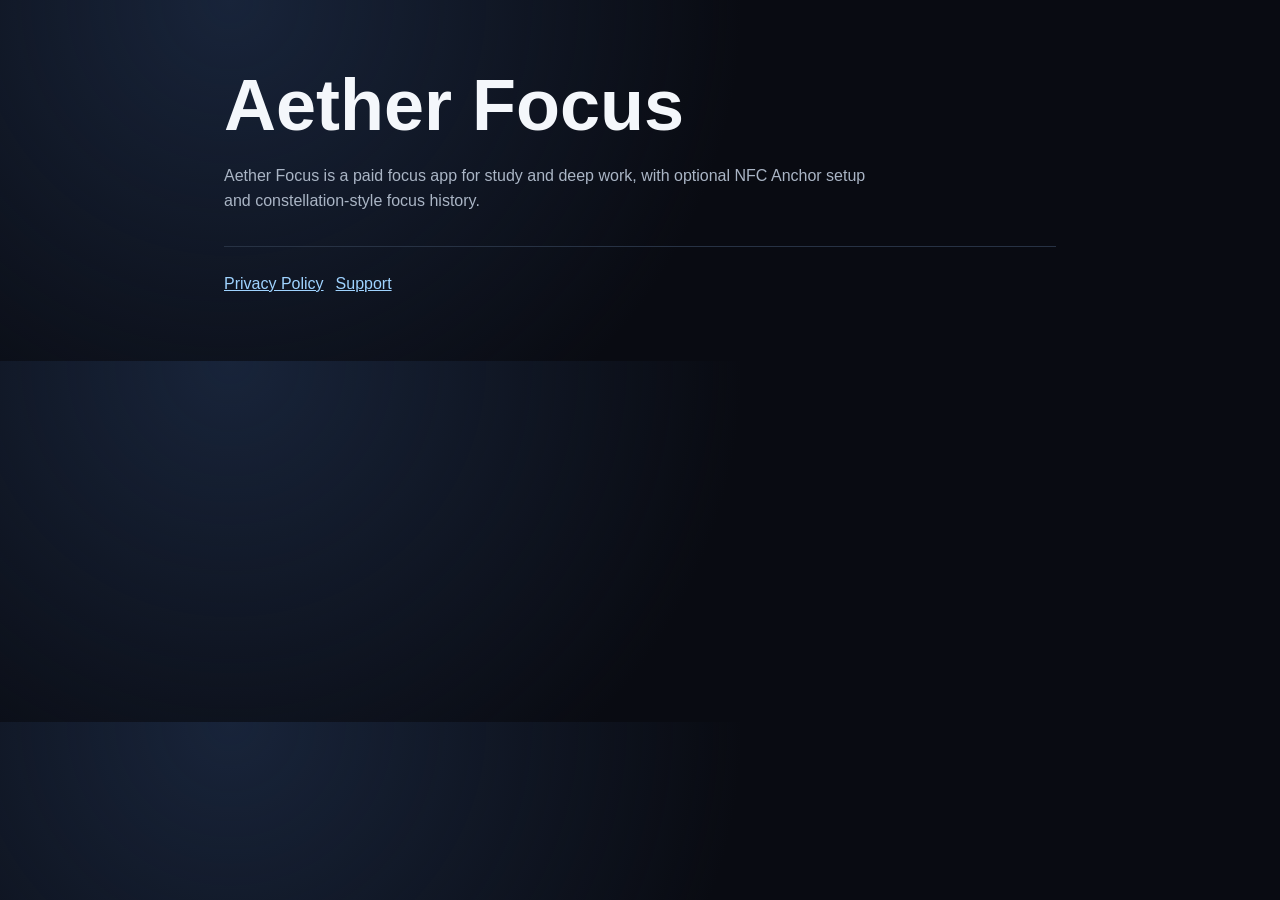
==== index.html @ 2ab1a330 "Add Aether Focus App Store pages" ====
<!doctype html>
<html lang="en">
  <head>
    <meta charset="utf-8">
    <meta name="viewport" content="width=device-width, initial-scale=1">
    <title>Aether Focus</title>
    <style>
      :root {
        color-scheme: dark;
        --bg: #090b12;
        --text: #f4f7fb;
        --muted: #aab5c5;
        --line: #273244;
        --accent: #9fd3ff;
      }

      * {
        box-sizing: border-box;
      }

      body {
        margin: 0;
        background: radial-gradient(circle at 18% 0%, #18243a 0, transparent 32rem), var(--bg);
        color: var(--text);
        font-family: -apple-system, BlinkMacSystemFont, "Segoe UI", sans-serif;
        line-height: 1.6;
      }

      main {
        width: min(52rem, calc(100% - 2rem));
        margin: 0 auto;
        padding: 4rem 0;
      }

      h1 {
        margin: 0 0 1rem;
        font-size: clamp(2.25rem, 8vw, 4.5rem);
        line-height: 1.15;
      }

      p {
        color: var(--muted);
        max-width: 42rem;
      }

      nav {
        display: flex;
        flex-wrap: wrap;
        gap: 0.75rem;
        border-top: 1px solid var(--line);
        margin-top: 2rem;
        padding-top: 1.5rem;
      }

      a {
        color: var(--accent);
      }
    </style>
  </head>
  <body>
    <main>
      <h1>Aether Focus</h1>
      <p>
        Aether Focus is a paid focus app for study and deep work, with optional NFC Anchor setup
        and constellation-style focus history.
      </p>
      <nav>
        <a href="privacy.html">Privacy Policy</a>
        <a href="support.html">Support</a>
      </nav>
    </main>
  </body>
</html>
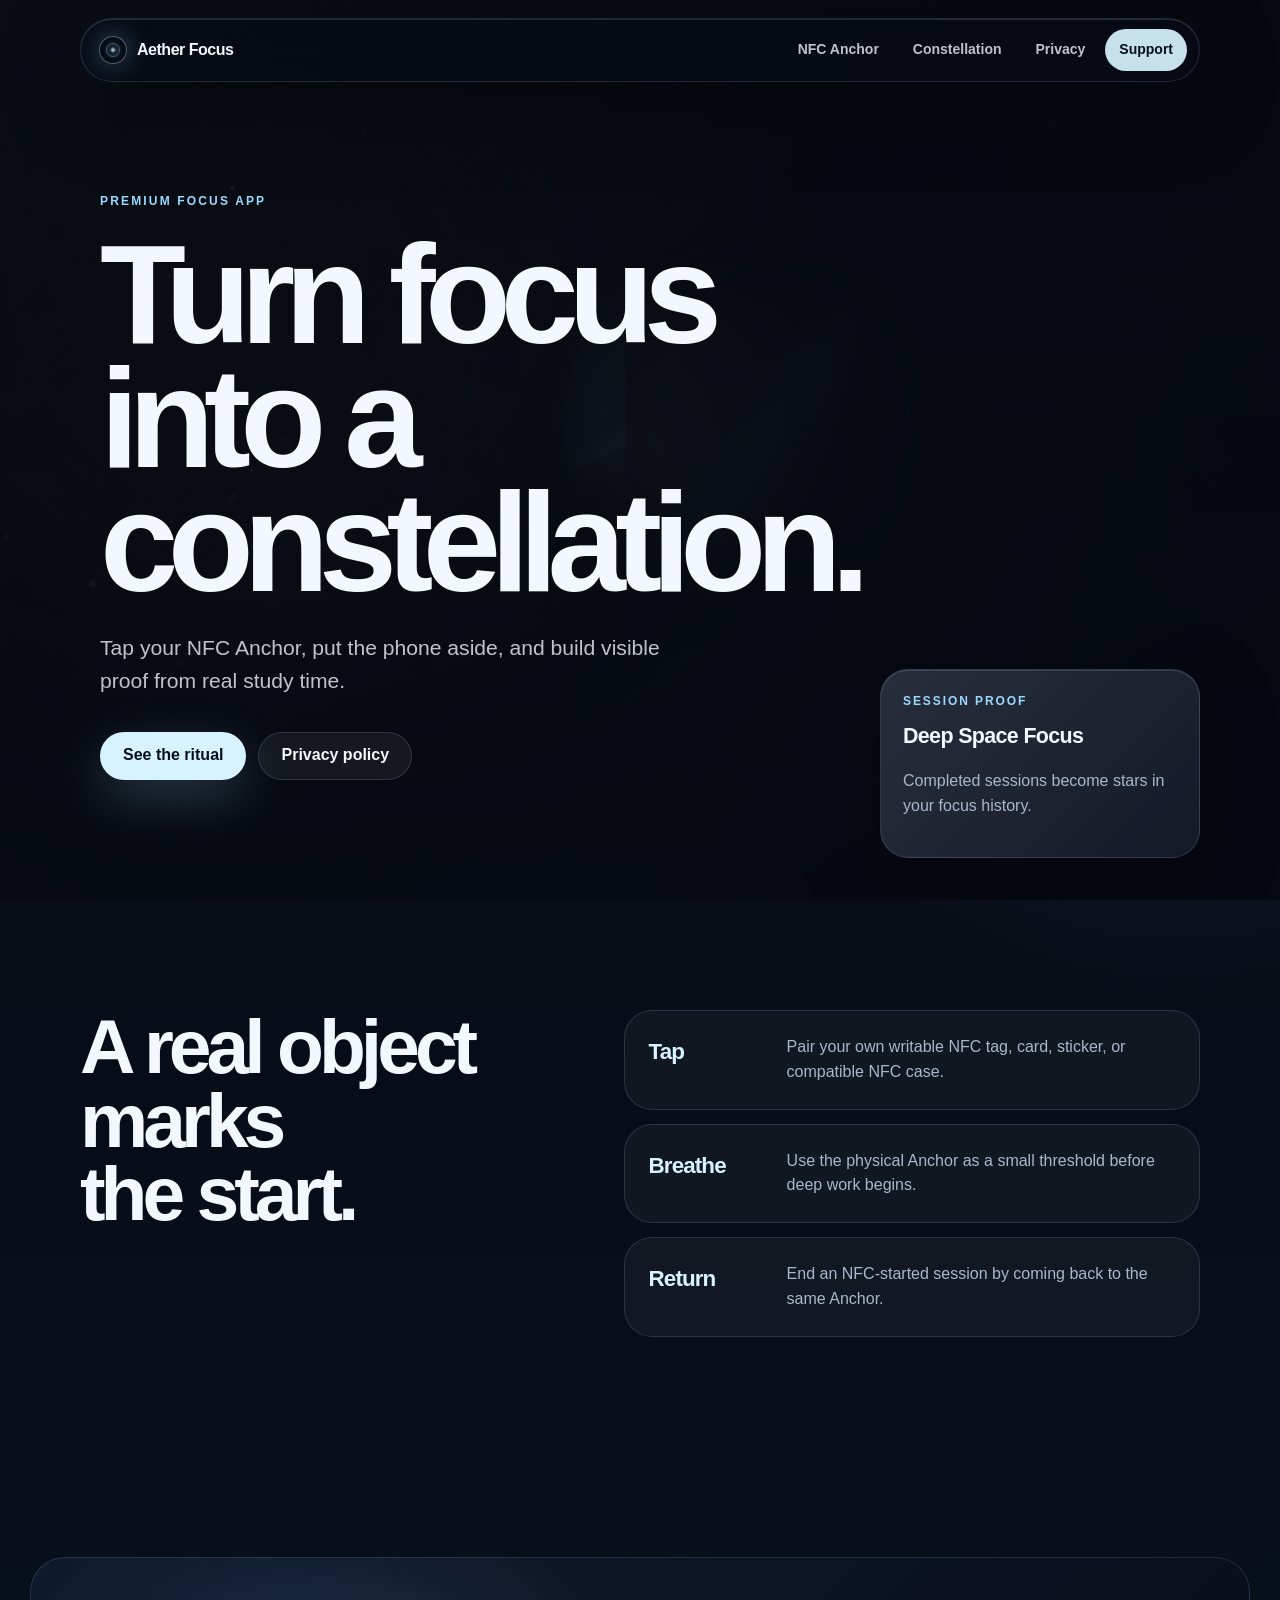
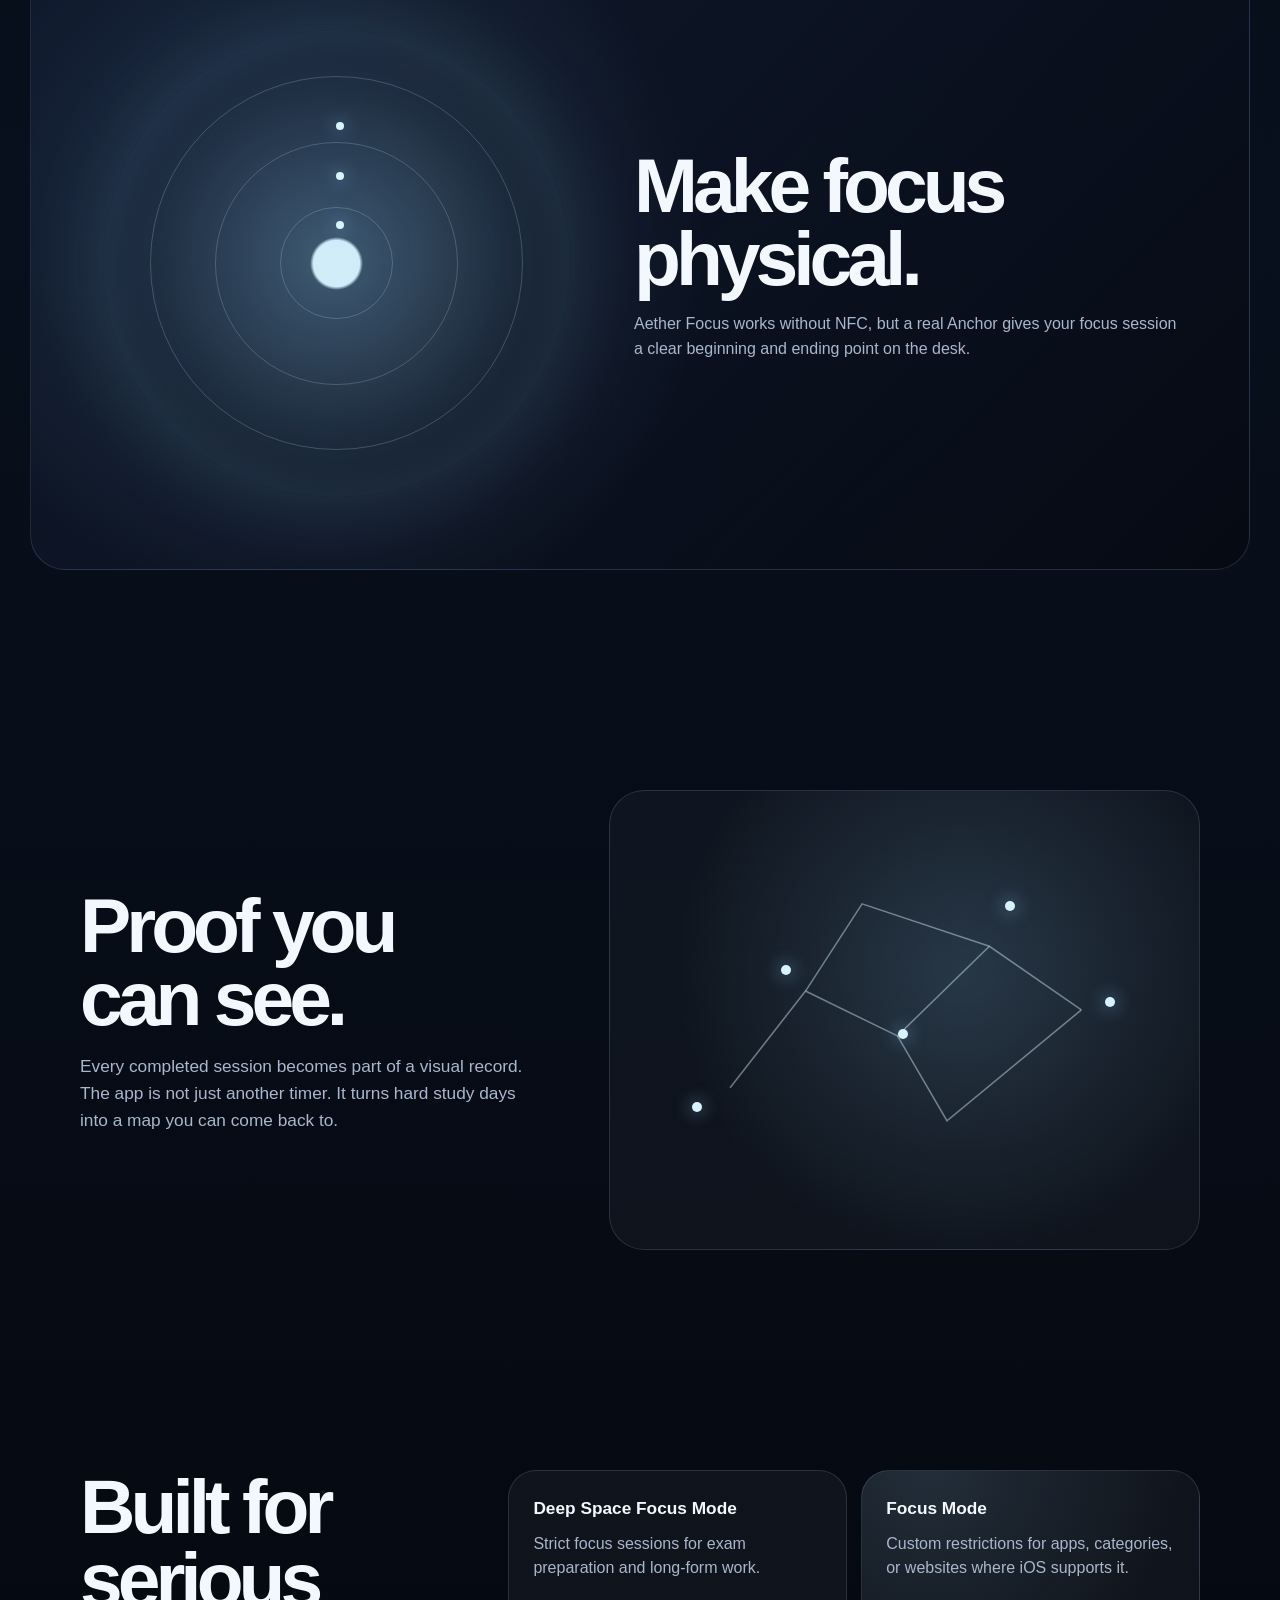
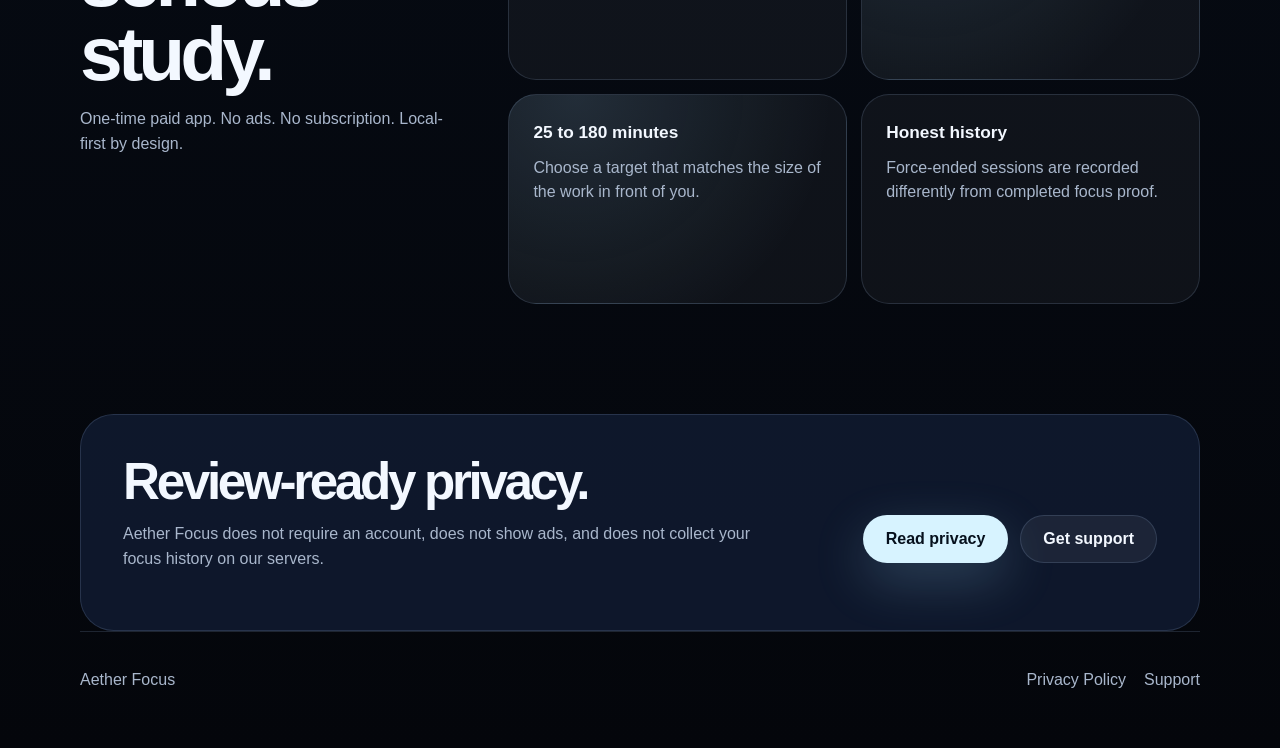
==== commit 8f94842c: "Upgrade Aether Focus App Store pages" ====
--- a/index.html
+++ b/index.html
@@ -3,71 +3,156 @@
   <head>
     <meta charset="utf-8">
     <meta name="viewport" content="width=device-width, initial-scale=1">
+    <meta name="description" content="Aether Focus is a premium focus app with NFC Anchor rituals, Screen Time support, and constellation-style study proof.">
     <title>Aether Focus</title>
-    <style>
-      :root {
-        color-scheme: dark;
-        --bg: #090b12;
-        --text: #f4f7fb;
-        --muted: #aab5c5;
-        --line: #273244;
-        --accent: #9fd3ff;
-      }
-
-      * {
-        box-sizing: border-box;
-      }
-
-      body {
-        margin: 0;
-        background: radial-gradient(circle at 18% 0%, #18243a 0, transparent 32rem), var(--bg);
-        color: var(--text);
-        font-family: -apple-system, BlinkMacSystemFont, "Segoe UI", sans-serif;
-        line-height: 1.6;
-      }
-
-      main {
-        width: min(52rem, calc(100% - 2rem));
-        margin: 0 auto;
-        padding: 4rem 0;
-      }
-
-      h1 {
-        margin: 0 0 1rem;
-        font-size: clamp(2.25rem, 8vw, 4.5rem);
-        line-height: 1.15;
-      }
-
-      p {
-        color: var(--muted);
-        max-width: 42rem;
-      }
-
-      nav {
-        display: flex;
-        flex-wrap: wrap;
-        gap: 0.75rem;
-        border-top: 1px solid var(--line);
-        margin-top: 2rem;
-        padding-top: 1.5rem;
-      }
-
-      a {
-        color: var(--accent);
-      }
-    </style>
+    <link rel="stylesheet" href="styles.css">
+    <script src="stars.js" defer></script>
   </head>
   <body>
+    <canvas class="star-canvas" data-starfield aria-hidden="true"></canvas>
+    <nav class="site-nav" aria-label="Main navigation">
+      <a class="brand" href="index.html" aria-label="Aether Focus home">
+        <span class="brand-mark" aria-hidden="true"></span>
+        <span>Aether Focus</span>
+      </a>
+      <div class="nav-links">
+        <a href="#anchor">NFC Anchor</a>
+        <a href="#constellation">Constellation</a>
+        <a href="privacy.html">Privacy</a>
+        <a class="nav-cta" href="support.html">Support</a>
+      </div>
+    </nav>
+
     <main>
-      <h1>Aether Focus</h1>
-      <p>
-        Aether Focus is a paid focus app for study and deep work, with optional NFC Anchor setup
-        and constellation-style focus history.
-      </p>
-      <nav>
+      <section class="hero" data-spotlight>
+        <div class="hero-base" aria-hidden="true"></div>
+        <div class="hero-reveal" aria-hidden="true"></div>
+        <div class="hero-scrim" aria-hidden="true"></div>
+        <div class="hero-content">
+          <p class="kicker">Premium focus app</p>
+          <h1>Turn focus into a constellation.</h1>
+          <p class="hero-copy">
+            Tap your NFC Anchor, put the phone aside, and build visible proof from real study time.
+          </p>
+          <div class="hero-actions">
+            <a class="button primary" href="#ritual">See the ritual</a>
+            <a class="button secondary" href="privacy.html">Privacy policy</a>
+          </div>
+        </div>
+        <div class="hero-panel glass-panel">
+          <span class="panel-label">Session proof</span>
+          <strong>Deep Space Focus</strong>
+          <p>Completed sessions become stars in your focus history.</p>
+        </div>
+      </section>
+
+      <section class="section split" id="ritual">
+        <div>
+          <h2>A real object marks the start.</h2>
+        </div>
+        <div class="ritual-list">
+          <article>
+            <span>Tap</span>
+            <p>Pair your own writable NFC tag, card, sticker, or compatible NFC case.</p>
+          </article>
+          <article>
+            <span>Breathe</span>
+            <p>Use the physical Anchor as a small threshold before deep work begins.</p>
+          </article>
+          <article>
+            <span>Return</span>
+            <p>End an NFC-started session by coming back to the same Anchor.</p>
+          </article>
+        </div>
+      </section>
+
+      <section class="section feature-band" id="anchor">
+        <div class="orbital-card">
+          <div class="anchor-orbit" aria-hidden="true">
+            <span></span>
+            <span></span>
+            <span></span>
+          </div>
+          <div>
+            <h2>Make focus physical.</h2>
+            <p>
+              Aether Focus works without NFC, but a real Anchor gives your focus session a clear
+              beginning and ending point on the desk.
+            </p>
+          </div>
+        </div>
+      </section>
+
+      <section class="section constellation" id="constellation">
+        <div class="constellation-copy">
+          <h2>Proof you can see.</h2>
+          <p>
+            Every completed session becomes part of a visual record. The app is not just another
+            timer. It turns hard study days into a map you can come back to.
+          </p>
+        </div>
+        <div class="constellation-map" aria-hidden="true">
+          <span class="star s1"></span>
+          <span class="star s2"></span>
+          <span class="star s3"></span>
+          <span class="star s4"></span>
+          <span class="star s5"></span>
+          <svg viewBox="0 0 420 280" role="img" aria-label="Abstract constellation lines">
+            <path d="M62 198 L126 116 L204 154 L282 78 L360 132" />
+            <path d="M126 116 L174 42 L282 78" />
+            <path d="M204 154 L246 226 L360 132" />
+          </svg>
+        </div>
+      </section>
+
+      <section class="section capabilities">
+        <div class="capability-lead">
+          <h2>Built for serious study.</h2>
+          <p>
+            One-time paid app. No ads. No subscription. Local-first by design.
+          </p>
+        </div>
+        <div class="capability-grid">
+          <article>
+            <h3>Deep Space Focus Mode</h3>
+            <p>Strict focus sessions for exam preparation and long-form work.</p>
+          </article>
+          <article>
+            <h3>Focus Mode</h3>
+            <p>Custom restrictions for apps, categories, or websites where iOS supports it.</p>
+          </article>
+          <article>
+            <h3>25 to 180 minutes</h3>
+            <p>Choose a target that matches the size of the work in front of you.</p>
+          </article>
+          <article>
+            <h3>Honest history</h3>
+            <p>Force-ended sessions are recorded differently from completed focus proof.</p>
+          </article>
+        </div>
+      </section>
+
+      <section class="section review-strip">
+        <div>
+          <h2>Review-ready privacy.</h2>
+          <p>
+            Aether Focus does not require an account, does not show ads, and does not collect your
+            focus history on our servers.
+          </p>
+        </div>
+        <div class="review-links">
+          <a class="button primary" href="privacy.html">Read privacy</a>
+          <a class="button secondary" href="support.html">Get support</a>
+        </div>
+      </section>
+    </main>
+
+    <footer class="site-footer">
+      <span>Aether Focus</span>
+      <div>
         <a href="privacy.html">Privacy Policy</a>
         <a href="support.html">Support</a>
-      </nav>
-    </main>
+      </div>
+    </footer>
   </body>
 </html>
--- a/styles.css
+++ b/styles.css
@@ -0,0 +1,711 @@
+:root {
+  color-scheme: dark;
+  --bg: #060911;
+  --bg-2: #0b1020;
+  --surface: rgba(14, 22, 39, 0.72);
+  --surface-strong: rgba(17, 27, 48, 0.88);
+  --text: #f3f8ff;
+  --muted: #a9b7cc;
+  --line: rgba(170, 199, 238, 0.16);
+  --accent: #9bd9ff;
+  --accent-2: #d7f3ff;
+  --radius: 28px;
+}
+
+* {
+  box-sizing: border-box;
+}
+
+html {
+  scroll-behavior: smooth;
+}
+
+body {
+  min-height: 100dvh;
+  margin: 0;
+  background:
+    radial-gradient(circle at 12% 4%, rgba(84, 137, 189, 0.24), transparent 34rem),
+    radial-gradient(circle at 92% 14%, rgba(169, 216, 255, 0.12), transparent 28rem),
+    linear-gradient(180deg, #060911 0%, #08101d 46%, #04060b 100%);
+  color: var(--text);
+  font-family: ui-sans-serif, -apple-system, BlinkMacSystemFont, "SF Pro Display", "Segoe UI", sans-serif;
+  line-height: 1.55;
+  overflow-x: hidden;
+}
+
+body::before {
+  position: fixed;
+  inset: 0;
+  z-index: 1;
+  pointer-events: none;
+  content: "";
+  background:
+    linear-gradient(rgba(255, 255, 255, 0.025) 1px, transparent 1px),
+    linear-gradient(90deg, rgba(255, 255, 255, 0.018) 1px, transparent 1px);
+  background-size: 72px 72px;
+  mask-image: radial-gradient(circle at 50% 18%, black, transparent 72%);
+}
+
+a {
+  color: inherit;
+}
+
+.star-canvas {
+  position: fixed;
+  inset: 0;
+  z-index: 0;
+  width: 100%;
+  height: 100%;
+  pointer-events: none;
+}
+
+.site-nav {
+  position: fixed;
+  top: 18px;
+  left: 50%;
+  z-index: 20;
+  display: flex;
+  width: min(1120px, calc(100% - 32px));
+  min-height: 64px;
+  align-items: center;
+  justify-content: space-between;
+  padding: 10px 12px 10px 18px;
+  border: 1px solid var(--line);
+  border-radius: 999px;
+  background: rgba(7, 12, 22, 0.64);
+  box-shadow: inset 0 1px 0 rgba(255, 255, 255, 0.12), 0 24px 80px rgba(0, 0, 0, 0.34);
+  transform: translateX(-50%);
+  backdrop-filter: blur(24px);
+  -webkit-backdrop-filter: blur(24px);
+}
+
+.brand {
+  display: inline-flex;
+  align-items: center;
+  gap: 10px;
+  text-decoration: none;
+  font-weight: 650;
+  letter-spacing: -0.03em;
+}
+
+.brand-mark {
+  position: relative;
+  width: 28px;
+  height: 28px;
+  border: 1px solid rgba(215, 243, 255, 0.36);
+  border-radius: 999px;
+  background:
+    radial-gradient(circle at 50% 50%, rgba(215, 243, 255, 0.96), transparent 16%),
+    radial-gradient(circle at 50% 50%, rgba(155, 217, 255, 0.2), transparent 58%);
+  box-shadow: 0 0 28px rgba(155, 217, 255, 0.34);
+}
+
+.brand-mark::after {
+  position: absolute;
+  inset: 6px;
+  border: 1px solid rgba(155, 217, 255, 0.34);
+  border-radius: inherit;
+  content: "";
+}
+
+.nav-links {
+  display: flex;
+  align-items: center;
+  gap: 6px;
+}
+
+.nav-links a {
+  display: inline-flex;
+  align-items: center;
+  min-height: 42px;
+  padding: 0 14px;
+  border-radius: 999px;
+  color: rgba(243, 248, 255, 0.78);
+  font-size: 14px;
+  font-weight: 560;
+  text-decoration: none;
+  transition: transform 180ms ease, color 180ms ease, background 180ms ease;
+}
+
+.nav-links a:hover {
+  background: rgba(255, 255, 255, 0.08);
+  color: var(--text);
+  transform: translateY(-1px);
+}
+
+.nav-links .nav-cta {
+  background: rgba(215, 243, 255, 0.92);
+  color: #06101d;
+}
+
+.hero {
+  position: relative;
+  z-index: 2;
+  display: grid;
+  min-height: 100dvh;
+  place-items: center;
+  overflow: hidden;
+  padding: 120px 24px 48px;
+}
+
+.hero-base,
+.hero-reveal,
+.hero-scrim {
+  position: absolute;
+  inset: 0;
+}
+
+.hero-base {
+  z-index: 1;
+  background:
+    linear-gradient(90deg, rgba(6, 9, 17, 0.16), rgba(6, 9, 17, 0.74)),
+    url("assets/aether-dashboard.jpg") center / cover no-repeat;
+  filter: saturate(0.82) brightness(0.72);
+  animation: heroZoom 2s cubic-bezier(0.16, 1, 0.3, 1) forwards;
+}
+
+.hero-reveal {
+  z-index: 2;
+  background:
+    radial-gradient(circle at 50% 50%, rgba(215, 243, 255, 0.18), transparent 34%),
+    url("assets/aether-space-contact-sheet.jpg") center / cover no-repeat;
+  opacity: 0.9;
+  -webkit-mask-image: radial-gradient(circle 260px at var(--spot-x, -40%) var(--spot-y, -40%), #000 0 36%, rgba(0, 0, 0, 0.72) 54%, transparent 74%);
+  mask-image: radial-gradient(circle 260px at var(--spot-x, -40%) var(--spot-y, -40%), #000 0 36%, rgba(0, 0, 0, 0.72) 54%, transparent 74%);
+}
+
+.hero-scrim {
+  z-index: 3;
+  background:
+    radial-gradient(circle at 18% 52%, rgba(6, 9, 17, 0.18), rgba(6, 9, 17, 0.82) 56%),
+    linear-gradient(180deg, rgba(6, 9, 17, 0.2), rgba(6, 9, 17, 0.88));
+}
+
+.hero-content {
+  position: relative;
+  z-index: 4;
+  width: min(1080px, 100%);
+}
+
+.kicker {
+  margin: 0 0 22px;
+  color: var(--accent);
+  font-size: 12px;
+  font-weight: 700;
+  letter-spacing: 0.18em;
+  text-transform: uppercase;
+}
+
+.hero h1,
+.legal-hero h1 {
+  max-width: 780px;
+  margin: 0;
+  font-size: clamp(4.2rem, 11vw, 9.5rem);
+  font-weight: 720;
+  letter-spacing: -0.075em;
+  line-height: 0.88;
+  text-wrap: balance;
+  animation: heroReveal 1.1s 0.16s cubic-bezier(0.16, 1, 0.3, 1) both;
+}
+
+.hero-copy {
+  max-width: 560px;
+  margin: 28px 0 0;
+  color: rgba(243, 248, 255, 0.78);
+  font-size: clamp(1.08rem, 2vw, 1.32rem);
+  animation: fadeUp 0.9s 0.36s cubic-bezier(0.16, 1, 0.3, 1) both;
+}
+
+.hero-actions,
+.review-links {
+  display: flex;
+  flex-wrap: wrap;
+  gap: 12px;
+  margin-top: 34px;
+  animation: fadeUp 0.9s 0.52s cubic-bezier(0.16, 1, 0.3, 1) both;
+}
+
+.button {
+  display: inline-flex;
+  min-height: 48px;
+  align-items: center;
+  justify-content: center;
+  padding: 0 22px;
+  border: 1px solid var(--line);
+  border-radius: 999px;
+  font-weight: 700;
+  text-decoration: none;
+  transition: transform 180ms ease, box-shadow 180ms ease, background 180ms ease;
+}
+
+.button:hover {
+  transform: translateY(-2px);
+}
+
+.button:active {
+  transform: scale(0.98);
+}
+
+.button.primary {
+  border-color: rgba(215, 243, 255, 0.74);
+  background: var(--accent-2);
+  color: #06101d;
+  box-shadow: 0 18px 52px rgba(155, 217, 255, 0.22);
+}
+
+.button.secondary {
+  background: rgba(255, 255, 255, 0.06);
+  color: var(--text);
+}
+
+.glass-panel {
+  border: 1px solid var(--line);
+  border-radius: var(--radius);
+  background: linear-gradient(135deg, rgba(255, 255, 255, 0.12), rgba(255, 255, 255, 0.035)), var(--surface);
+  box-shadow: inset 0 1px 0 rgba(255, 255, 255, 0.12), 0 26px 80px rgba(0, 0, 0, 0.26);
+  backdrop-filter: blur(22px);
+  -webkit-backdrop-filter: blur(22px);
+}
+
+.hero-panel {
+  position: absolute;
+  right: max(28px, calc((100vw - 1120px) / 2));
+  bottom: 42px;
+  z-index: 5;
+  width: min(320px, calc(100% - 48px));
+  padding: 22px;
+  animation: fadeUp 0.9s 0.72s cubic-bezier(0.16, 1, 0.3, 1) both;
+}
+
+.panel-label {
+  display: block;
+  margin-bottom: 10px;
+  color: var(--accent);
+  font-size: 12px;
+  font-weight: 700;
+  letter-spacing: 0.16em;
+  text-transform: uppercase;
+}
+
+.hero-panel strong {
+  display: block;
+  font-size: 1.34rem;
+  letter-spacing: -0.03em;
+}
+
+.hero-panel p,
+.section p,
+.legal-card p,
+.legal-hero p,
+.site-footer {
+  color: var(--muted);
+}
+
+.section {
+  position: relative;
+  z-index: 2;
+  width: min(1120px, calc(100% - 32px));
+  margin: 0 auto;
+  padding: 110px 0;
+}
+
+.split {
+  display: grid;
+  grid-template-columns: minmax(0, 0.9fr) minmax(0, 1.1fr);
+  gap: 72px;
+  align-items: start;
+}
+
+.section h2 {
+  max-width: 680px;
+  margin: 0;
+  font-size: clamp(2.4rem, 6vw, 5.8rem);
+  font-weight: 710;
+  letter-spacing: -0.065em;
+  line-height: 0.96;
+  text-wrap: balance;
+}
+
+.ritual-list {
+  display: grid;
+  gap: 14px;
+}
+
+.ritual-list article,
+.capability-grid article,
+.legal-card {
+  border: 1px solid var(--line);
+  border-radius: var(--radius);
+  background: rgba(255, 255, 255, 0.045);
+}
+
+.ritual-list article {
+  display: grid;
+  grid-template-columns: 110px 1fr;
+  gap: 28px;
+  padding: 24px;
+}
+
+.ritual-list span {
+  color: var(--accent-2);
+  font-size: 1.4rem;
+  font-weight: 720;
+  letter-spacing: -0.04em;
+}
+
+.ritual-list p,
+.capability-grid p {
+  margin: 0;
+}
+
+.feature-band {
+  width: min(1220px, calc(100% - 32px));
+}
+
+.orbital-card {
+  position: relative;
+  display: grid;
+  min-height: 560px;
+  grid-template-columns: minmax(280px, 0.86fr) minmax(0, 1fr);
+  gap: 64px;
+  align-items: center;
+  overflow: hidden;
+  padding: clamp(28px, 6vw, 72px);
+  border: 1px solid var(--line);
+  border-radius: calc(var(--radius) * 1.25);
+  background:
+    radial-gradient(circle at 24% 48%, rgba(155, 217, 255, 0.18), transparent 24rem),
+    linear-gradient(135deg, rgba(17, 27, 48, 0.9), rgba(6, 9, 17, 0.74));
+}
+
+.anchor-orbit {
+  position: relative;
+  aspect-ratio: 1;
+  border-radius: 999px;
+  background:
+    radial-gradient(circle, rgba(215, 243, 255, 0.96) 0 7%, transparent 8%),
+    radial-gradient(circle, rgba(155, 217, 255, 0.22), transparent 62%);
+  box-shadow: inset 0 0 80px rgba(155, 217, 255, 0.12), 0 0 90px rgba(155, 217, 255, 0.12);
+}
+
+.anchor-orbit span {
+  position: absolute;
+  inset: 10%;
+  border: 1px solid rgba(215, 243, 255, 0.2);
+  border-radius: 999px;
+  animation: spin 18s linear infinite;
+}
+
+.anchor-orbit span:nth-child(2) {
+  inset: 24%;
+  animation-duration: 12s;
+  animation-direction: reverse;
+}
+
+.anchor-orbit span:nth-child(3) {
+  inset: 38%;
+  animation-duration: 8s;
+}
+
+.anchor-orbit span::after {
+  position: absolute;
+  top: 12%;
+  left: 50%;
+  width: 8px;
+  height: 8px;
+  border-radius: 999px;
+  background: var(--accent-2);
+  box-shadow: 0 0 18px rgba(155, 217, 255, 0.7);
+  content: "";
+}
+
+.constellation {
+  display: grid;
+  grid-template-columns: minmax(0, 0.88fr) minmax(0, 1.12fr);
+  gap: 64px;
+  align-items: center;
+}
+
+.constellation-copy p {
+  max-width: 540px;
+  font-size: 1.08rem;
+}
+
+.constellation-map {
+  position: relative;
+  min-height: 460px;
+  overflow: hidden;
+  border: 1px solid var(--line);
+  border-radius: calc(var(--radius) * 1.25);
+  background:
+    radial-gradient(circle at 60% 40%, rgba(155, 217, 255, 0.18), transparent 18rem),
+    rgba(255, 255, 255, 0.035);
+}
+
+.constellation-map svg {
+  position: absolute;
+  inset: 8%;
+  width: 84%;
+  height: 84%;
+  fill: none;
+  stroke: rgba(215, 243, 255, 0.44);
+  stroke-dasharray: 680;
+  stroke-dashoffset: 680;
+  stroke-width: 1.3;
+  animation: drawLine 4s 0.4s cubic-bezier(0.16, 1, 0.3, 1) forwards;
+}
+
+.star {
+  position: absolute;
+  z-index: 2;
+  width: 10px;
+  height: 10px;
+  border-radius: 999px;
+  background: var(--accent-2);
+  box-shadow: 0 0 18px rgba(155, 217, 255, 0.78);
+  animation: pulse 3s ease-in-out infinite;
+}
+
+.s1 { left: 14%; top: 68%; }
+.s2 { left: 29%; top: 38%; animation-delay: 0.3s; }
+.s3 { left: 49%; top: 52%; animation-delay: 0.6s; }
+.s4 { left: 67%; top: 24%; animation-delay: 0.9s; }
+.s5 { left: 84%; top: 45%; animation-delay: 1.2s; }
+
+.capabilities {
+  display: grid;
+  grid-template-columns: minmax(0, 0.7fr) minmax(0, 1.3fr);
+  gap: 56px;
+  align-items: start;
+}
+
+.capability-lead p {
+  max-width: 400px;
+}
+
+.capability-grid {
+  display: grid;
+  grid-template-columns: repeat(2, minmax(0, 1fr));
+  gap: 14px;
+}
+
+.capability-grid article {
+  min-height: 210px;
+  padding: 24px;
+}
+
+.capability-grid article:nth-child(2),
+.capability-grid article:nth-child(3) {
+  background: radial-gradient(circle at 20% 0%, rgba(155, 217, 255, 0.13), transparent 16rem), rgba(255, 255, 255, 0.045);
+}
+
+.capability-grid h3,
+.legal-card h3 {
+  margin: 0 0 10px;
+  color: var(--text);
+  font-size: 1.08rem;
+}
+
+.review-strip {
+  display: flex;
+  align-items: center;
+  justify-content: space-between;
+  gap: 40px;
+  padding: 42px;
+  border: 1px solid var(--line);
+  border-radius: calc(var(--radius) * 1.2);
+  background: var(--surface-strong);
+}
+
+.review-strip h2 {
+  font-size: clamp(2rem, 4vw, 4rem);
+}
+
+.review-strip p {
+  max-width: 640px;
+}
+
+.site-footer {
+  position: relative;
+  z-index: 2;
+  display: flex;
+  width: min(1120px, calc(100% - 32px));
+  align-items: center;
+  justify-content: space-between;
+  gap: 24px;
+  margin: 0 auto;
+  padding: 36px 0 56px;
+  border-top: 1px solid var(--line);
+}
+
+.site-footer div {
+  display: flex;
+  gap: 18px;
+}
+
+.site-footer a {
+  color: var(--muted);
+  text-decoration: none;
+}
+
+.legal-page {
+  background:
+    radial-gradient(circle at 20% 0%, rgba(84, 137, 189, 0.22), transparent 32rem),
+    linear-gradient(180deg, #060911 0%, #08101d 100%);
+}
+
+.legal-shell {
+  position: relative;
+  z-index: 2;
+  width: min(1120px, calc(100% - 32px));
+  margin: 0 auto;
+  padding: 132px 0 70px;
+}
+
+.legal-hero {
+  padding: clamp(28px, 6vw, 70px);
+}
+
+.legal-hero h1 {
+  max-width: 920px;
+  font-size: clamp(3rem, 8vw, 7rem);
+}
+
+.legal-grid {
+  display: grid;
+  grid-template-columns: repeat(2, minmax(0, 1fr));
+  gap: 18px;
+  margin-top: 18px;
+}
+
+.legal-card {
+  padding: clamp(24px, 4vw, 42px);
+  background: rgba(255, 255, 255, 0.05);
+}
+
+.legal-card h2 {
+  margin: 0 0 24px;
+  font-size: clamp(1.8rem, 4vw, 3rem);
+  letter-spacing: -0.055em;
+}
+
+.legal-card h3 {
+  margin-top: 28px;
+}
+
+.legal-card p {
+  margin: 0;
+}
+
+.legal-card a {
+  color: var(--accent-2);
+}
+
+@keyframes heroReveal {
+  0% { opacity: 0; transform: translateY(28px); filter: blur(12px); }
+  100% { opacity: 1; transform: translateY(0); filter: blur(0); }
+}
+
+@keyframes fadeUp {
+  0% { opacity: 0; transform: translateY(20px); }
+  100% { opacity: 1; transform: translateY(0); }
+}
+
+@keyframes heroZoom {
+  0% { transform: scale(1.1); }
+  100% { transform: scale(1); }
+}
+
+@keyframes spin {
+  to { transform: rotate(360deg); }
+}
+
+@keyframes pulse {
+  50% { opacity: 0.46; transform: scale(1.35); }
+}
+
+@keyframes drawLine {
+  to { stroke-dashoffset: 0; }
+}
+
+@media (max-width: 860px) {
+  .site-nav {
+    top: 12px;
+    width: calc(100% - 20px);
+  }
+
+  .nav-links a:not(.nav-cta) {
+    display: none;
+  }
+
+  .hero {
+    justify-items: start;
+    padding: 108px 18px 320px;
+  }
+
+  .hero h1 {
+    font-size: clamp(3.6rem, 18vw, 6rem);
+  }
+
+  .hero-panel {
+    right: 18px;
+    bottom: 24px;
+    left: 18px;
+    width: auto;
+  }
+
+  .section {
+    width: min(100% - 28px, 680px);
+    padding: 72px 0;
+  }
+
+  .split,
+  .orbital-card,
+  .constellation,
+  .capabilities,
+  .legal-grid {
+    grid-template-columns: 1fr;
+  }
+
+  .orbital-card {
+    min-height: auto;
+  }
+
+  .anchor-orbit {
+    max-width: 360px;
+  }
+
+  .ritual-list article {
+    grid-template-columns: 1fr;
+    gap: 8px;
+  }
+
+  .capability-grid {
+    grid-template-columns: 1fr;
+  }
+
+  .review-strip,
+  .site-footer {
+    align-items: flex-start;
+    flex-direction: column;
+  }
+
+  .legal-shell {
+    padding-top: 112px;
+  }
+}
+
+@media (prefers-reduced-motion: reduce) {
+  html {
+    scroll-behavior: auto;
+  }
+
+  *,
+  *::before,
+  *::after {
+    animation-duration: 1ms !important;
+    animation-iteration-count: 1 !important;
+    scroll-behavior: auto !important;
+    transition-duration: 1ms !important;
+  }
+}
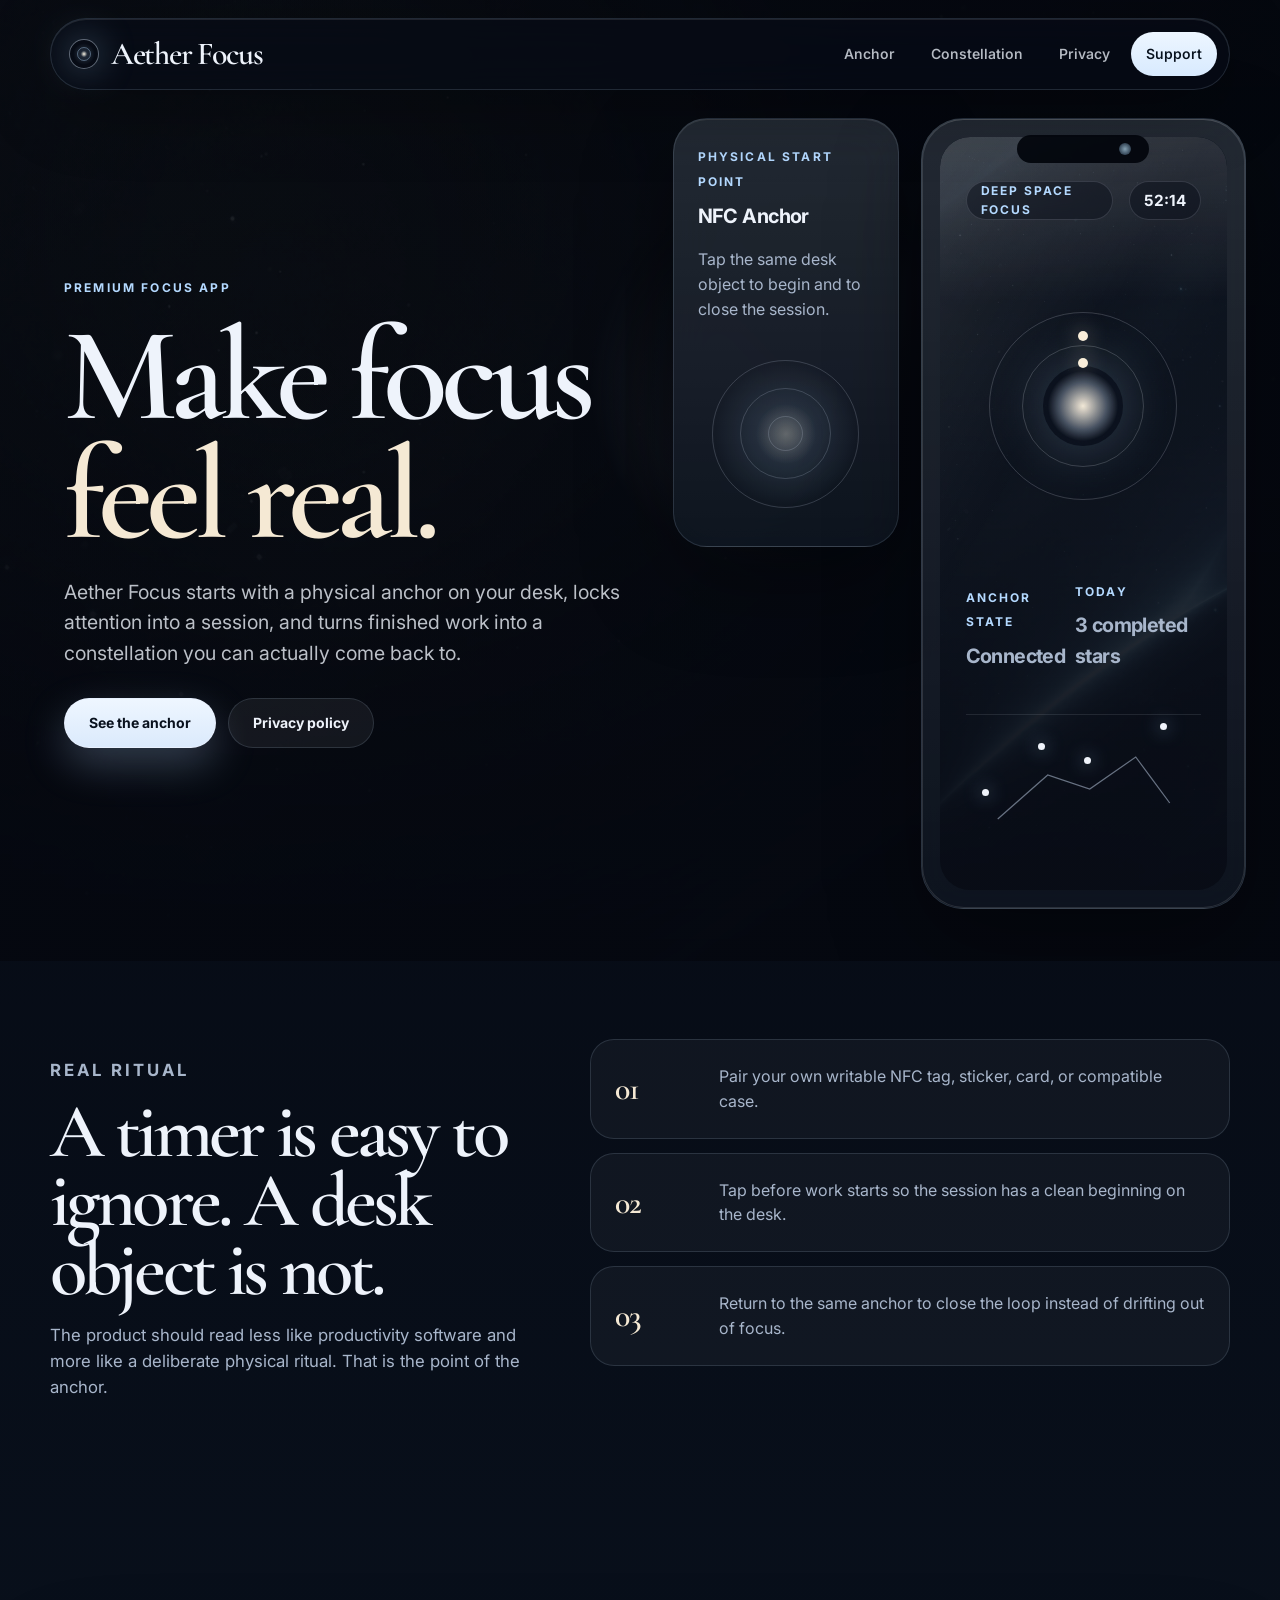
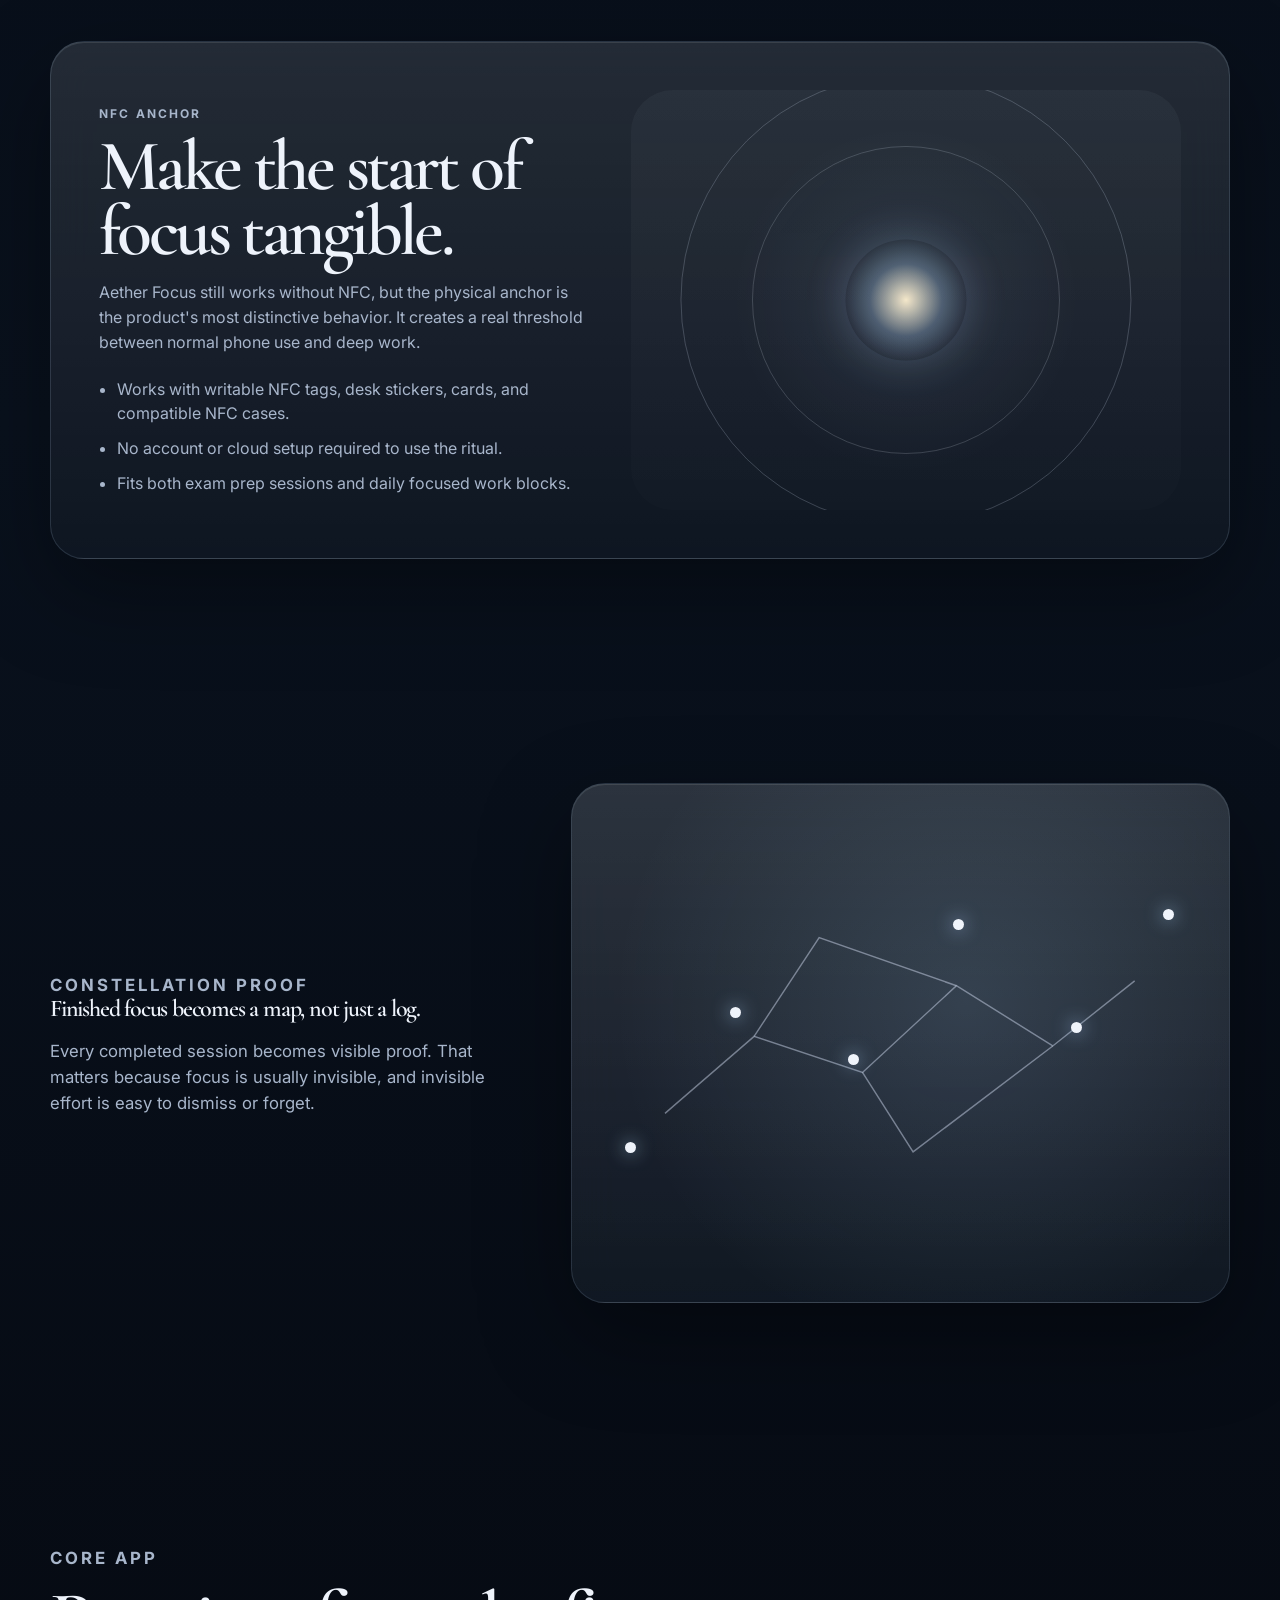
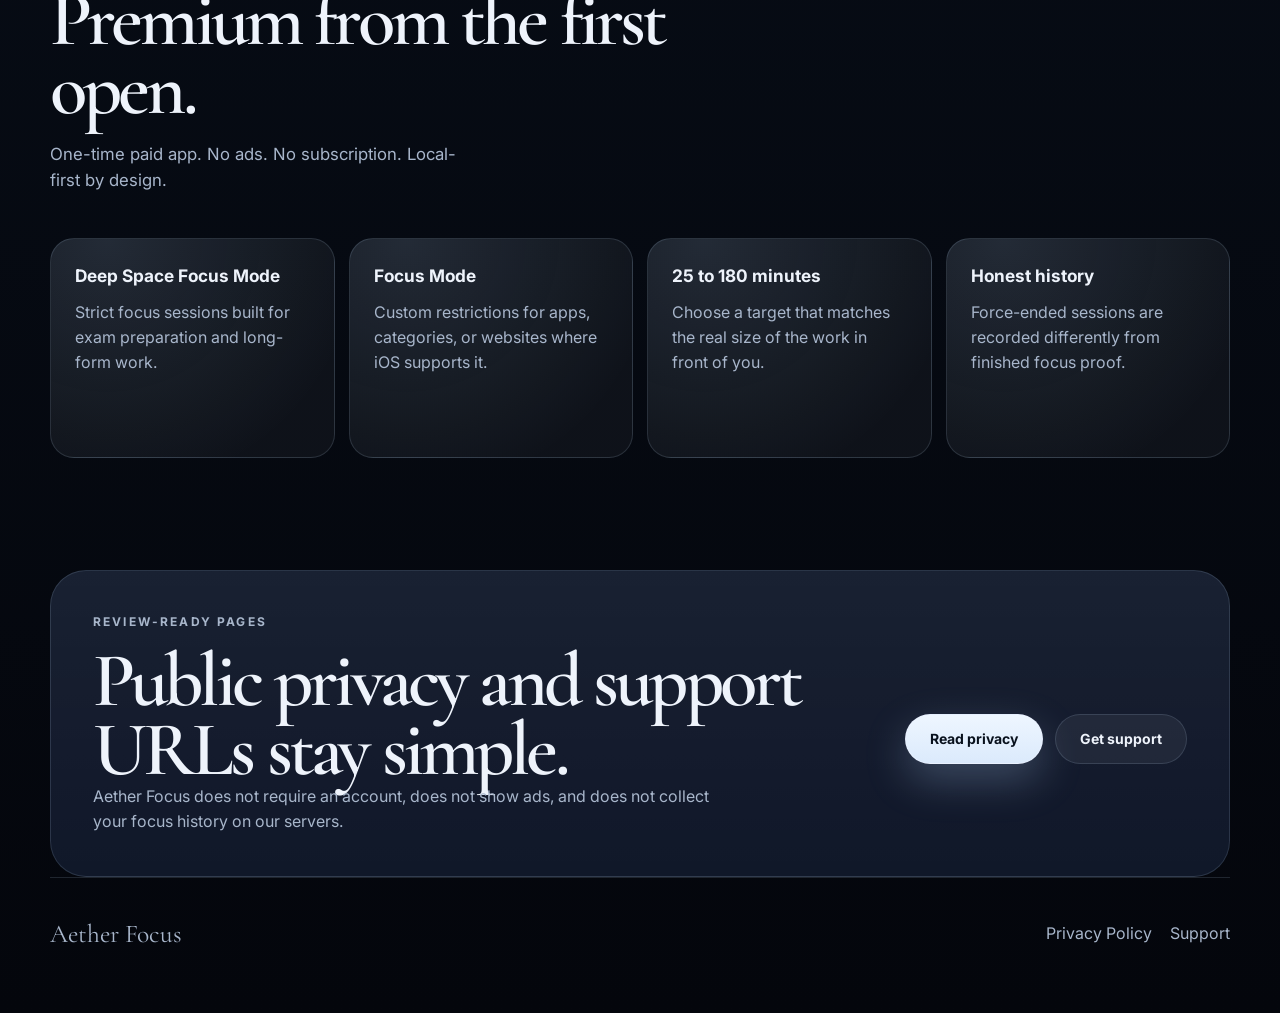
==== commit ac8a0247: "Refine Aether Focus pages with premium product UI" ====
--- a/index.html
+++ b/index.html
@@ -3,20 +3,23 @@
   <head>
     <meta charset="utf-8">
     <meta name="viewport" content="width=device-width, initial-scale=1">
-    <meta name="description" content="Aether Focus is a premium focus app with NFC Anchor rituals, Screen Time support, and constellation-style study proof.">
+    <meta
+      name="description"
+      content="Aether Focus is a premium paid focus app with NFC Anchor rituals, real session proof, and constellation-style focus history."
+    >
     <title>Aether Focus</title>
-    <link rel="stylesheet" href="styles.css">
-    <script src="stars.js" defer></script>
+    <link rel="stylesheet" href="styles-v2.css">
+    <script src="stars-v2.js" defer></script>
   </head>
   <body>
     <canvas class="star-canvas" data-starfield aria-hidden="true"></canvas>
     <nav class="site-nav" aria-label="Main navigation">
       <a class="brand" href="index.html" aria-label="Aether Focus home">
         <span class="brand-mark" aria-hidden="true"></span>
-        <span>Aether Focus</span>
+        <span class="brand-wordmark">Aether Focus</span>
       </a>
       <div class="nav-links">
-        <a href="#anchor">NFC Anchor</a>
+        <a href="#anchor">Anchor</a>
         <a href="#constellation">Constellation</a>
         <a href="privacy.html">Privacy</a>
         <a class="nav-cta" href="support.html">Support</a>
@@ -28,86 +31,151 @@
         <div class="hero-base" aria-hidden="true"></div>
         <div class="hero-reveal" aria-hidden="true"></div>
         <div class="hero-scrim" aria-hidden="true"></div>
-        <div class="hero-content">
+
+        <div class="hero-copy-shell">
           <p class="kicker">Premium focus app</p>
-          <h1>Turn focus into a constellation.</h1>
+          <h1>
+            Make focus
+            <span>feel real.</span>
+          </h1>
           <p class="hero-copy">
-            Tap your NFC Anchor, put the phone aside, and build visible proof from real study time.
+            Aether Focus starts with a physical anchor on your desk, locks attention into a
+            session, and turns finished work into a constellation you can actually come back to.
           </p>
           <div class="hero-actions">
-            <a class="button primary" href="#ritual">See the ritual</a>
+            <a class="button primary" href="#anchor">See the anchor</a>
             <a class="button secondary" href="privacy.html">Privacy policy</a>
           </div>
         </div>
-        <div class="hero-panel glass-panel">
-          <span class="panel-label">Session proof</span>
-          <strong>Deep Space Focus</strong>
-          <p>Completed sessions become stars in your focus history.</p>
-        </div>
-      </section>
-
-      <section class="section split" id="ritual">
-        <div>
-          <h2>A real object marks the start.</h2>
+
+        <aside class="device-stage" aria-label="Aether Focus product scene">
+          <div class="focus-object-card glass-panel">
+            <span class="panel-label">Physical start point</span>
+            <strong>NFC Anchor</strong>
+            <p>Tap the same desk object to begin and to close the session.</p>
+            <div class="anchor-chip" aria-hidden="true">
+              <span></span>
+              <span></span>
+              <span></span>
+            </div>
+          </div>
+
+          <div class="phone-frame glass-panel">
+            <div class="phone-camera" aria-hidden="true">
+              <span></span>
+            </div>
+            <div class="phone-screen">
+              <div class="screen-header">
+                <span class="screen-pill">Deep Space Focus</span>
+                <span class="screen-time">52:14</span>
+              </div>
+              <div class="screen-ring" aria-hidden="true">
+                <span class="ring-core"></span>
+                <span class="orbit orbit-a"></span>
+                <span class="orbit orbit-b"></span>
+              </div>
+              <div class="screen-meta">
+                <div>
+                  <span class="meta-label">Anchor state</span>
+                  <strong>Connected</strong>
+                </div>
+                <div>
+                  <span class="meta-label">Today</span>
+                  <strong>3 completed stars</strong>
+                </div>
+              </div>
+              <div class="screen-constellation" aria-hidden="true">
+                <span class="mini-star m1"></span>
+                <span class="mini-star m2"></span>
+                <span class="mini-star m3"></span>
+                <span class="mini-star m4"></span>
+                <svg viewBox="0 0 220 120" role="img" aria-label="Constellation trace">
+                  <path d="M24 88 L74 44 L116 58 L162 26 L196 72" />
+                </svg>
+              </div>
+            </div>
+          </div>
+        </aside>
+      </section>
+
+      <section class="section split intro-strip" id="ritual">
+        <div class="section-heading">
+          <p class="eyebrow">Real ritual</p>
+          <h2>A timer is easy to ignore. A desk object is not.</h2>
+          <p>
+            The product should read less like productivity software and more like a deliberate
+            physical ritual. That is the point of the anchor.
+          </p>
         </div>
         <div class="ritual-list">
           <article>
-            <span>Tap</span>
-            <p>Pair your own writable NFC tag, card, sticker, or compatible NFC case.</p>
-          </article>
-          <article>
-            <span>Breathe</span>
-            <p>Use the physical Anchor as a small threshold before deep work begins.</p>
-          </article>
-          <article>
-            <span>Return</span>
-            <p>End an NFC-started session by coming back to the same Anchor.</p>
-          </article>
-        </div>
-      </section>
-
-      <section class="section feature-band" id="anchor">
-        <div class="orbital-card">
-          <div class="anchor-orbit" aria-hidden="true">
-            <span></span>
-            <span></span>
-            <span></span>
-          </div>
-          <div>
-            <h2>Make focus physical.</h2>
+            <span>01</span>
+            <p>Pair your own writable NFC tag, sticker, card, or compatible case.</p>
+          </article>
+          <article>
+            <span>02</span>
+            <p>Tap before work starts so the session has a clean beginning on the desk.</p>
+          </article>
+          <article>
+            <span>03</span>
+            <p>Return to the same anchor to close the loop instead of drifting out of focus.</p>
+          </article>
+        </div>
+      </section>
+
+      <section class="section anchor-section" id="anchor">
+        <div class="anchor-stage glass-panel">
+          <div class="anchor-stage-copy">
+            <p class="eyebrow">NFC Anchor</p>
+            <h2>Make the start of focus tangible.</h2>
             <p>
-              Aether Focus works without NFC, but a real Anchor gives your focus session a clear
-              beginning and ending point on the desk.
+              Aether Focus still works without NFC, but the physical anchor is the product's most
+              distinctive behavior. It creates a real threshold between normal phone use and deep
+              work.
             </p>
-          </div>
-        </div>
-      </section>
-
-      <section class="section constellation" id="constellation">
+            <ul class="fact-list">
+              <li>Works with writable NFC tags, desk stickers, cards, and compatible NFC cases.</li>
+              <li>No account or cloud setup required to use the ritual.</li>
+              <li>Fits both exam prep sessions and daily focused work blocks.</li>
+            </ul>
+          </div>
+          <div class="anchor-sculpture" aria-hidden="true">
+            <div class="anchor-disc anchor-disc-large"></div>
+            <div class="anchor-disc anchor-disc-mid"></div>
+            <div class="anchor-disc anchor-disc-small"></div>
+            <div class="anchor-pulse"></div>
+          </div>
+        </div>
+      </section>
+
+      <section class="section constellation-section" id="constellation">
         <div class="constellation-copy">
-          <h2>Proof you can see.</h2>
-          <p>
-            Every completed session becomes part of a visual record. The app is not just another
-            timer. It turns hard study days into a map you can come back to.
-          </p>
-        </div>
-        <div class="constellation-map" aria-hidden="true">
+          <p class="eyebrow">Constellation proof</p>
+          <h2>Finished focus becomes a map, not just a log.</h2>
+          <p>
+            Every completed session becomes visible proof. That matters because focus is usually
+            invisible, and invisible effort is easy to dismiss or forget.
+          </p>
+        </div>
+        <div class="constellation-stage glass-panel" aria-hidden="true">
           <span class="star s1"></span>
           <span class="star s2"></span>
           <span class="star s3"></span>
           <span class="star s4"></span>
           <span class="star s5"></span>
-          <svg viewBox="0 0 420 280" role="img" aria-label="Abstract constellation lines">
-            <path d="M62 198 L126 116 L204 154 L282 78 L360 132" />
-            <path d="M126 116 L174 42 L282 78" />
-            <path d="M204 154 L246 226 L360 132" />
+          <span class="star s6"></span>
+          <svg viewBox="0 0 480 280" role="img" aria-label="Abstract focus constellation">
+            <path d="M44 198 L118 134 L208 164 L286 92 L366 142 L434 88" />
+            <path d="M118 134 L172 52 L286 92" />
+            <path d="M208 164 L250 230 L366 142" />
           </svg>
         </div>
       </section>
 
-      <section class="section capabilities">
-        <div class="capability-lead">
-          <h2>Built for serious study.</h2>
+      <section class="section capability-shell">
+        <div class="section-heading capability-heading">
+          <p class="eyebrow">Core app</p>
+          <h2>Premium from the first open.</h2>
           <p>
             One-time paid app. No ads. No subscription. Local-first by design.
           </p>
@@ -115,7 +183,7 @@
         <div class="capability-grid">
           <article>
             <h3>Deep Space Focus Mode</h3>
-            <p>Strict focus sessions for exam preparation and long-form work.</p>
+            <p>Strict focus sessions built for exam preparation and long-form work.</p>
           </article>
           <article>
             <h3>Focus Mode</h3>
@@ -123,18 +191,19 @@
           </article>
           <article>
             <h3>25 to 180 minutes</h3>
-            <p>Choose a target that matches the size of the work in front of you.</p>
+            <p>Choose a target that matches the real size of the work in front of you.</p>
           </article>
           <article>
             <h3>Honest history</h3>
-            <p>Force-ended sessions are recorded differently from completed focus proof.</p>
+            <p>Force-ended sessions are recorded differently from finished focus proof.</p>
           </article>
         </div>
       </section>
 
       <section class="section review-strip">
         <div>
-          <h2>Review-ready privacy.</h2>
+          <p class="eyebrow">Review-ready pages</p>
+          <h2>Public privacy and support URLs stay simple.</h2>
           <p>
             Aether Focus does not require an account, does not show ads, and does not collect your
             focus history on our servers.
--- a/styles-v2.css
+++ b/styles-v2.css
@@ -0,0 +1,1034 @@
+@import url("https://fonts.googleapis.com/css2?family=Inter:wght@400;500;600;700;800&family=Cormorant+Garamond:wght@500;600;700&display=swap");
+
+:root {
+  color-scheme: dark;
+  --bg: #04070d;
+  --ink: #eef3fb;
+  --muted: #a8b6cb;
+  --line: rgba(197, 223, 255, 0.14);
+  --surface: rgba(11, 18, 31, 0.72);
+  --surface-strong: rgba(13, 22, 40, 0.9);
+  --accent: #b4d9ff;
+  --accent-warm: #f3e5c8;
+  --radius-lg: 34px;
+  --radius-md: 24px;
+  --shadow: 0 32px 90px rgba(0, 0, 0, 0.35);
+}
+
+* {
+  box-sizing: border-box;
+}
+
+html {
+  scroll-behavior: smooth;
+}
+
+body {
+  min-height: 100dvh;
+  margin: 0;
+  color: var(--ink);
+  font-family: "Inter", sans-serif;
+  line-height: 1.55;
+  overflow-x: hidden;
+  background:
+    radial-gradient(circle at 16% 0%, rgba(71, 107, 150, 0.22), transparent 28rem),
+    radial-gradient(circle at 82% 10%, rgba(191, 218, 255, 0.08), transparent 22rem),
+    linear-gradient(180deg, #050811 0%, #09111d 48%, #04060c 100%);
+}
+
+body::before {
+  position: fixed;
+  inset: 0;
+  z-index: 1;
+  pointer-events: none;
+  content: "";
+  background:
+    linear-gradient(rgba(255, 255, 255, 0.018) 1px, transparent 1px),
+    linear-gradient(90deg, rgba(255, 255, 255, 0.014) 1px, transparent 1px);
+  background-size: 64px 64px;
+  mask-image: radial-gradient(circle at 50% 18%, black, transparent 76%);
+}
+
+a {
+  color: inherit;
+}
+
+.star-canvas {
+  position: fixed;
+  inset: 0;
+  z-index: 0;
+  width: 100%;
+  height: 100%;
+  pointer-events: none;
+}
+
+.site-nav {
+  position: fixed;
+  top: 18px;
+  left: 50%;
+  z-index: 40;
+  display: flex;
+  width: min(1180px, calc(100% - 28px));
+  min-height: 68px;
+  align-items: center;
+  justify-content: space-between;
+  padding: 10px 12px 10px 18px;
+  border: 1px solid var(--line);
+  border-radius: 999px;
+  background: rgba(8, 13, 24, 0.6);
+  box-shadow: inset 0 1px 0 rgba(255, 255, 255, 0.1), 0 18px 70px rgba(0, 0, 0, 0.28);
+  transform: translateX(-50%);
+  backdrop-filter: blur(22px);
+  -webkit-backdrop-filter: blur(22px);
+}
+
+.brand {
+  display: inline-flex;
+  align-items: center;
+  gap: 12px;
+  text-decoration: none;
+}
+
+.brand-wordmark {
+  font-family: "Cormorant Garamond", serif;
+  font-size: 2rem;
+  font-weight: 600;
+  letter-spacing: -0.04em;
+}
+
+.brand-mark {
+  position: relative;
+  width: 30px;
+  height: 30px;
+  border: 1px solid rgba(219, 236, 255, 0.42);
+  border-radius: 999px;
+  background:
+    radial-gradient(circle at 50% 50%, rgba(255, 248, 231, 0.98), transparent 16%),
+    radial-gradient(circle at 50% 50%, rgba(178, 217, 255, 0.22), transparent 56%);
+  box-shadow: 0 0 36px rgba(169, 214, 255, 0.35);
+}
+
+.brand-mark::after {
+  position: absolute;
+  inset: 7px;
+  border: 1px solid rgba(180, 217, 255, 0.4);
+  border-radius: inherit;
+  content: "";
+}
+
+.nav-links {
+  display: flex;
+  align-items: center;
+  gap: 6px;
+}
+
+.nav-links a {
+  display: inline-flex;
+  min-height: 44px;
+  align-items: center;
+  padding: 0 15px;
+  border-radius: 999px;
+  color: rgba(238, 243, 251, 0.76);
+  font-size: 14px;
+  font-weight: 560;
+  text-decoration: none;
+  transition: transform 180ms ease, color 180ms ease, background 180ms ease;
+}
+
+.nav-links a:hover {
+  color: var(--ink);
+  background: rgba(255, 255, 255, 0.08);
+  transform: translateY(-1px);
+}
+
+.nav-links .nav-cta {
+  color: #07111d;
+  background: linear-gradient(180deg, #edf6ff 0%, #d8eafe 100%);
+}
+
+.hero {
+  position: relative;
+  z-index: 2;
+  display: grid;
+  min-height: 100dvh;
+  grid-template-columns: minmax(0, 1.02fr) minmax(0, 0.98fr);
+  gap: 42px;
+  align-items: center;
+  padding: 118px 34px 52px;
+  overflow: hidden;
+}
+
+.hero-base,
+.hero-reveal,
+.hero-scrim {
+  position: absolute;
+  inset: 0;
+}
+
+.hero-base {
+  z-index: 1;
+  background:
+    linear-gradient(90deg, rgba(4, 7, 13, 0.16), rgba(4, 7, 13, 0.78)),
+    url("assets/aether-dashboard.jpg") center / cover no-repeat;
+  filter: saturate(0.76) brightness(0.7);
+  animation: heroZoom 1.8s cubic-bezier(0.16, 1, 0.3, 1) forwards;
+}
+
+.hero-reveal {
+  z-index: 2;
+  background:
+    radial-gradient(circle at 50% 50%, rgba(217, 236, 255, 0.22), transparent 32%),
+    url("assets/aether-space-contact-sheet.jpg") center / cover no-repeat;
+  opacity: 0.95;
+  -webkit-mask-image: radial-gradient(circle 270px at var(--spot-x, -40%) var(--spot-y, -40%), #000 0 38%, rgba(0, 0, 0, 0.72) 58%, transparent 76%);
+  mask-image: radial-gradient(circle 270px at var(--spot-x, -40%) var(--spot-y, -40%), #000 0 38%, rgba(0, 0, 0, 0.72) 58%, transparent 76%);
+}
+
+.hero-scrim {
+  z-index: 3;
+  background:
+    radial-gradient(circle at 22% 42%, rgba(5, 8, 16, 0.12), rgba(5, 8, 16, 0.82) 56%),
+    linear-gradient(180deg, rgba(5, 8, 16, 0.16), rgba(5, 8, 16, 0.92));
+}
+
+.hero-copy-shell,
+.device-stage {
+  position: relative;
+  z-index: 4;
+}
+
+.hero-copy-shell {
+  width: min(620px, 100%);
+  padding-left: min(3vw, 30px);
+}
+
+.kicker,
+.eyebrow,
+.panel-label,
+.meta-label {
+  margin: 0;
+  color: var(--accent);
+  font-size: 12px;
+  font-weight: 700;
+  letter-spacing: 0.18em;
+  text-transform: uppercase;
+}
+
+.hero h1,
+.section h2,
+.legal-hero h1 {
+  margin: 0;
+  font-family: "Cormorant Garamond", serif;
+  font-weight: 600;
+  letter-spacing: -0.05em;
+  line-height: 0.9;
+}
+
+.hero h1 {
+  max-width: 720px;
+  margin-top: 18px;
+  font-size: clamp(4.3rem, 10.4vw, 8.8rem);
+  animation: heroReveal 1.08s 0.16s cubic-bezier(0.16, 1, 0.3, 1) both;
+}
+
+.hero h1 span {
+  display: block;
+  color: rgba(255, 243, 221, 0.96);
+}
+
+.hero-copy {
+  max-width: 560px;
+  margin: 22px 0 0;
+  color: rgba(238, 243, 251, 0.78);
+  font-size: clamp(1.02rem, 1.9vw, 1.22rem);
+  animation: fadeUp 0.9s 0.34s cubic-bezier(0.16, 1, 0.3, 1) both;
+}
+
+.hero-actions,
+.review-links {
+  display: flex;
+  flex-wrap: wrap;
+  gap: 12px;
+  margin-top: 30px;
+  animation: fadeUp 0.9s 0.5s cubic-bezier(0.16, 1, 0.3, 1) both;
+}
+
+.button {
+  display: inline-flex;
+  min-height: 50px;
+  align-items: center;
+  justify-content: center;
+  padding: 0 24px;
+  border: 1px solid var(--line);
+  border-radius: 999px;
+  font-size: 14px;
+  font-weight: 700;
+  text-decoration: none;
+  transition: transform 180ms ease, box-shadow 180ms ease, background 180ms ease, color 180ms ease;
+}
+
+.button:hover {
+  transform: translateY(-2px);
+}
+
+.button:active {
+  transform: scale(0.985);
+}
+
+.button.primary {
+  color: #09111d;
+  border-color: rgba(232, 241, 255, 0.75);
+  background: linear-gradient(180deg, #eef6ff 0%, #dbeafc 100%);
+  box-shadow: 0 16px 42px rgba(177, 214, 250, 0.26);
+}
+
+.button.secondary {
+  color: var(--ink);
+  background: rgba(255, 255, 255, 0.06);
+}
+
+.glass-panel {
+  border: 1px solid var(--line);
+  border-radius: var(--radius-lg);
+  background:
+    linear-gradient(180deg, rgba(255, 255, 255, 0.11), rgba(255, 255, 255, 0.02)),
+    var(--surface);
+  box-shadow: inset 0 1px 0 rgba(255, 255, 255, 0.1), var(--shadow);
+  backdrop-filter: blur(22px);
+  -webkit-backdrop-filter: blur(22px);
+}
+
+.device-stage {
+  display: grid;
+  grid-template-columns: minmax(0, 0.68fr) minmax(0, 0.98fr);
+  gap: 22px;
+  align-items: end;
+}
+
+.focus-object-card {
+  align-self: start;
+  min-height: 270px;
+  padding: 24px;
+  animation: fadeUp 0.95s 0.64s cubic-bezier(0.16, 1, 0.3, 1) both;
+}
+
+.focus-object-card strong,
+.screen-meta strong {
+  display: block;
+  margin-top: 8px;
+  font-size: 1.24rem;
+  letter-spacing: -0.03em;
+}
+
+.focus-object-card p,
+.screen-meta,
+.section p,
+.section li,
+.legal-card p,
+.legal-hero p,
+.site-footer {
+  color: var(--muted);
+}
+
+.anchor-chip {
+  position: relative;
+  aspect-ratio: 1;
+  width: 100%;
+  max-width: 190px;
+  margin-top: 24px;
+  border-radius: 999px;
+  background:
+    radial-gradient(circle at 50% 50%, rgba(244, 225, 194, 0.26), transparent 24%),
+    radial-gradient(circle at 50% 50%, rgba(170, 214, 255, 0.18), transparent 58%);
+}
+
+.anchor-chip span {
+  position: absolute;
+  inset: 8%;
+  border: 1px solid rgba(220, 234, 253, 0.18);
+  border-radius: 999px;
+}
+
+.anchor-chip span:nth-child(2) {
+  inset: 24%;
+}
+
+.anchor-chip span:nth-child(3) {
+  inset: 40%;
+}
+
+.phone-frame {
+  position: relative;
+  min-height: 720px;
+  padding: 18px;
+  border-radius: 42px;
+  animation: fadeUp 1.05s 0.76s cubic-bezier(0.16, 1, 0.3, 1) both;
+}
+
+.phone-frame::before {
+  position: absolute;
+  inset: 0;
+  border-radius: inherit;
+  box-shadow: inset 0 0 0 1px rgba(255, 255, 255, 0.12);
+  content: "";
+}
+
+.phone-camera {
+  position: absolute;
+  top: 16px;
+  left: 50%;
+  z-index: 2;
+  width: 132px;
+  height: 28px;
+  margin-left: -66px;
+  border-radius: 999px;
+  background: rgba(3, 6, 12, 0.92);
+}
+
+.phone-camera span {
+  position: absolute;
+  top: 8px;
+  right: 18px;
+  width: 12px;
+  height: 12px;
+  border-radius: 999px;
+  background: radial-gradient(circle at 50% 50%, rgba(192, 231, 255, 0.7), rgba(35, 67, 102, 0.32));
+}
+
+.phone-screen {
+  position: relative;
+  min-height: 684px;
+  overflow: hidden;
+  padding: 44px 26px 26px;
+  border-radius: 30px;
+  background:
+    linear-gradient(180deg, rgba(10, 16, 30, 0.56), rgba(8, 12, 22, 0.94)),
+    url("assets/aether-dashboard.jpg") center / cover no-repeat;
+}
+
+.phone-screen::after {
+  position: absolute;
+  inset: 0;
+  border-radius: inherit;
+  background:
+    linear-gradient(180deg, rgba(255, 255, 255, 0.14), transparent 22%),
+    linear-gradient(120deg, rgba(255, 255, 255, 0.08), transparent 38%);
+  content: "";
+  pointer-events: none;
+}
+
+.screen-header,
+.screen-meta {
+  position: relative;
+  z-index: 2;
+  display: flex;
+  justify-content: space-between;
+  gap: 16px;
+}
+
+.screen-pill,
+.screen-time {
+  display: inline-flex;
+  align-items: center;
+  min-height: 34px;
+  padding: 0 14px;
+  border: 1px solid rgba(230, 240, 255, 0.14);
+  border-radius: 999px;
+  background: rgba(7, 13, 24, 0.44);
+  backdrop-filter: blur(18px);
+  -webkit-backdrop-filter: blur(18px);
+}
+
+.screen-pill {
+  color: var(--accent);
+  font-size: 12px;
+  font-weight: 700;
+  letter-spacing: 0.16em;
+  text-transform: uppercase;
+}
+
+.screen-time {
+  font-size: 0.96rem;
+  font-weight: 700;
+}
+
+.screen-ring {
+  position: relative;
+  z-index: 2;
+  display: grid;
+  place-items: center;
+  width: min(100%, 340px);
+  aspect-ratio: 1;
+  margin: 68px auto 54px;
+  border-radius: 999px;
+  background: radial-gradient(circle at 50% 50%, rgba(5, 11, 19, 0.22), transparent 66%);
+}
+
+.screen-ring .ring-core {
+  width: 34%;
+  height: 34%;
+  border-radius: 999px;
+  background:
+    radial-gradient(circle at 50% 50%, rgba(255, 244, 225, 0.95), rgba(211, 231, 255, 0.3) 42%, transparent 62%),
+    rgba(10, 18, 31, 0.32);
+  box-shadow: 0 0 55px rgba(180, 220, 255, 0.25);
+}
+
+.orbit {
+  position: absolute;
+  border: 1px solid rgba(235, 241, 255, 0.18);
+  border-radius: 999px;
+}
+
+.orbit-a {
+  inset: 10%;
+  animation: spin 16s linear infinite;
+}
+
+.orbit-b {
+  inset: 24%;
+  animation: spin 10s linear infinite reverse;
+}
+
+.orbit::after {
+  position: absolute;
+  top: 10%;
+  left: 50%;
+  width: 10px;
+  height: 10px;
+  margin-left: -5px;
+  border-radius: 999px;
+  background: rgba(255, 243, 221, 0.98);
+  box-shadow: 0 0 20px rgba(255, 243, 221, 0.55);
+  content: "";
+}
+
+.screen-meta {
+  align-items: end;
+}
+
+.screen-meta div {
+  min-width: 0;
+}
+
+.screen-constellation {
+  position: relative;
+  z-index: 2;
+  min-height: 150px;
+  margin-top: 42px;
+  padding-top: 28px;
+  border-top: 1px solid rgba(230, 240, 255, 0.1);
+}
+
+.screen-constellation svg {
+  position: absolute;
+  inset: 16px 0 0;
+  width: 100%;
+  height: 120px;
+  fill: none;
+  stroke: rgba(214, 232, 255, 0.46);
+  stroke-width: 1.25;
+}
+
+.mini-star,
+.star {
+  position: absolute;
+  border-radius: 999px;
+  background: rgba(244, 248, 255, 0.98);
+  box-shadow: 0 0 18px rgba(174, 217, 255, 0.72);
+}
+
+.mini-star {
+  width: 7px;
+  height: 7px;
+}
+
+.m1 { top: 74px; left: 16px; }
+.m2 { top: 28px; left: 72px; }
+.m3 { top: 42px; left: 118px; }
+.m4 { top: 8px; right: 34px; }
+
+.section {
+  position: relative;
+  z-index: 2;
+  width: min(1180px, calc(100% - 34px));
+  margin: 0 auto;
+  padding: 112px 0;
+}
+
+.split {
+  display: grid;
+  grid-template-columns: minmax(0, 0.86fr) minmax(0, 1.14fr);
+  gap: 58px;
+  align-items: start;
+}
+
+.section-heading h2,
+.review-strip h2,
+.legal-hero h1 {
+  max-width: 760px;
+  margin-top: 14px;
+  font-size: clamp(2.9rem, 6vw, 5.6rem);
+}
+
+.section-heading p,
+.constellation-copy p {
+  max-width: 560px;
+  margin-top: 18px;
+  font-size: 1.05rem;
+}
+
+.intro-strip {
+  padding-top: 78px;
+}
+
+.ritual-list {
+  display: grid;
+  gap: 14px;
+}
+
+.ritual-list article,
+.capability-grid article,
+.legal-card {
+  border: 1px solid var(--line);
+  border-radius: var(--radius-md);
+  background: rgba(255, 255, 255, 0.04);
+}
+
+.ritual-list article {
+  display: grid;
+  grid-template-columns: 86px 1fr;
+  gap: 18px;
+  align-items: start;
+  padding: 24px;
+}
+
+.ritual-list span {
+  color: rgba(255, 243, 221, 0.96);
+  font-family: "Cormorant Garamond", serif;
+  font-size: 2rem;
+  font-weight: 600;
+  letter-spacing: -0.03em;
+}
+
+.ritual-list p,
+.capability-grid p,
+.review-strip p,
+.fact-list {
+  margin: 0;
+}
+
+.anchor-stage {
+  display: grid;
+  grid-template-columns: minmax(0, 0.94fr) minmax(0, 1.06fr);
+  gap: 44px;
+  align-items: center;
+  padding: 48px;
+}
+
+.anchor-stage-copy h2 {
+  margin-top: 12px;
+  font-size: clamp(2.6rem, 5.6vw, 5.1rem);
+}
+
+.fact-list {
+  margin-top: 22px;
+  padding-left: 18px;
+}
+
+.fact-list li + li {
+  margin-top: 10px;
+}
+
+.anchor-sculpture {
+  position: relative;
+  min-height: 420px;
+  overflow: hidden;
+  border-radius: calc(var(--radius-lg) + 8px);
+  background:
+    radial-gradient(circle at 50% 50%, rgba(192, 222, 255, 0.08), transparent 50%),
+    linear-gradient(180deg, rgba(255, 255, 255, 0.04), rgba(255, 255, 255, 0.01));
+}
+
+.anchor-disc,
+.anchor-pulse {
+  position: absolute;
+  left: 50%;
+  top: 50%;
+  border-radius: 999px;
+  transform: translate(-50%, -50%);
+}
+
+.anchor-disc-large {
+  width: 82%;
+  aspect-ratio: 1;
+  border: 1px solid rgba(225, 235, 249, 0.14);
+}
+
+.anchor-disc-mid {
+  width: 56%;
+  aspect-ratio: 1;
+  border: 1px solid rgba(225, 235, 249, 0.18);
+}
+
+.anchor-disc-small {
+  width: 22%;
+  aspect-ratio: 1;
+  background:
+    radial-gradient(circle at 50% 50%, rgba(248, 235, 205, 0.98), rgba(181, 219, 255, 0.28) 42%, transparent 74%);
+  box-shadow: 0 0 44px rgba(181, 219, 255, 0.24);
+}
+
+.anchor-pulse {
+  width: 82%;
+  aspect-ratio: 1;
+  border: 1px solid rgba(197, 223, 255, 0.08);
+  animation: breathe 4.2s ease-in-out infinite;
+}
+
+.constellation-section {
+  display: grid;
+  grid-template-columns: minmax(0, 0.84fr) minmax(0, 1.16fr);
+  gap: 44px;
+  align-items: center;
+}
+
+.constellation-stage {
+  position: relative;
+  min-height: 520px;
+  overflow: hidden;
+  padding: 32px;
+}
+
+.constellation-stage::before {
+  position: absolute;
+  inset: 0;
+  background:
+    radial-gradient(circle at 60% 42%, rgba(176, 217, 255, 0.14), transparent 22rem),
+    linear-gradient(180deg, rgba(255, 255, 255, 0.04), rgba(255, 255, 255, 0.01));
+  content: "";
+}
+
+.constellation-stage svg {
+  position: absolute;
+  inset: 8% 6%;
+  width: 88%;
+  height: 84%;
+  fill: none;
+  stroke: rgba(223, 235, 255, 0.44);
+  stroke-width: 1.2;
+  stroke-dasharray: 820;
+  stroke-dashoffset: 820;
+  animation: drawLine 2.1s cubic-bezier(0.16, 1, 0.3, 1) 0.3s forwards;
+}
+
+.star {
+  z-index: 2;
+  width: 11px;
+  height: 11px;
+  animation: pulse 4.2s ease-in-out infinite;
+}
+
+.s1 { top: 69%; left: 8%; }
+.s2 { top: 43%; left: 24%; animation-delay: 0.6s; }
+.s3 { top: 52%; left: 42%; animation-delay: 1.2s; }
+.s4 { top: 26%; left: 58%; animation-delay: 1.8s; }
+.s5 { top: 46%; left: 76%; animation-delay: 2.4s; }
+.s6 { top: 24%; left: 90%; animation-delay: 3s; }
+
+.capability-shell {
+  display: grid;
+  gap: 28px;
+}
+
+.capability-heading p {
+  max-width: 420px;
+}
+
+.capability-grid {
+  display: grid;
+  grid-template-columns: repeat(4, minmax(0, 1fr));
+  gap: 14px;
+}
+
+.capability-grid article {
+  min-height: 220px;
+  padding: 24px;
+  background:
+    radial-gradient(circle at 20% 0%, rgba(177, 214, 250, 0.12), transparent 16rem),
+    rgba(255, 255, 255, 0.04);
+}
+
+.capability-grid h3,
+.legal-card h3 {
+  margin: 0 0 10px;
+  font-size: 1.08rem;
+}
+
+.review-strip {
+  display: flex;
+  align-items: center;
+  justify-content: space-between;
+  gap: 42px;
+  padding: 42px;
+  border: 1px solid var(--line);
+  border-radius: calc(var(--radius-lg) + 2px);
+  background:
+    linear-gradient(180deg, rgba(255, 255, 255, 0.06), rgba(255, 255, 255, 0.02)),
+    var(--surface-strong);
+}
+
+.review-strip p {
+  max-width: 640px;
+}
+
+.site-footer {
+  position: relative;
+  z-index: 2;
+  display: flex;
+  width: min(1180px, calc(100% - 34px));
+  align-items: center;
+  justify-content: space-between;
+  gap: 22px;
+  margin: 0 auto;
+  padding: 36px 0 60px;
+  border-top: 1px solid var(--line);
+}
+
+.site-footer span {
+  font-family: "Cormorant Garamond", serif;
+  font-size: 1.6rem;
+}
+
+.site-footer div {
+  display: flex;
+  gap: 18px;
+}
+
+.site-footer a {
+  color: var(--muted);
+  text-decoration: none;
+}
+
+.legal-page {
+  background:
+    radial-gradient(circle at 20% 0%, rgba(71, 107, 150, 0.2), transparent 30rem),
+    linear-gradient(180deg, #050811 0%, #04060c 100%);
+}
+
+.legal-shell {
+  position: relative;
+  z-index: 2;
+  width: min(1180px, calc(100% - 34px));
+  margin: 0 auto;
+  padding: 120px 0 78px;
+}
+
+.legal-hero {
+  padding: 42px;
+}
+
+.legal-hero p {
+  max-width: 920px;
+  margin-top: 18px;
+  font-size: 1.04rem;
+}
+
+.legal-grid {
+  display: grid;
+  grid-template-columns: repeat(2, minmax(0, 1fr));
+  gap: 18px;
+  margin-top: 24px;
+}
+
+.legal-card {
+  padding: 28px;
+  background: rgba(255, 255, 255, 0.045);
+}
+
+.legal-card h2 {
+  margin: 0 0 18px;
+  font-family: "Cormorant Garamond", serif;
+  font-size: 2rem;
+  letter-spacing: -0.04em;
+}
+
+.legal-card h3 {
+  margin-top: 28px;
+}
+
+.legal-card p {
+  margin: 0;
+}
+
+.legal-card a {
+  color: var(--accent);
+}
+
+@keyframes heroReveal {
+  0% {
+    opacity: 0;
+    transform: translateY(28px);
+    filter: blur(12px);
+  }
+  100% {
+    opacity: 1;
+    transform: translateY(0);
+    filter: blur(0);
+  }
+}
+
+@keyframes fadeUp {
+  0% {
+    opacity: 0;
+    transform: translateY(20px);
+  }
+  100% {
+    opacity: 1;
+    transform: translateY(0);
+  }
+}
+
+@keyframes heroZoom {
+  0% {
+    transform: scale(1.08);
+  }
+  100% {
+    transform: scale(1);
+  }
+}
+
+@keyframes spin {
+  to {
+    transform: rotate(360deg);
+  }
+}
+
+@keyframes breathe {
+  50% {
+    transform: translate(-50%, -50%) scale(1.08);
+    opacity: 0.28;
+  }
+}
+
+@keyframes pulse {
+  50% {
+    opacity: 0.42;
+    transform: scale(1.32);
+  }
+}
+
+@keyframes drawLine {
+  to {
+    stroke-dashoffset: 0;
+  }
+}
+
+@media (max-width: 1080px) {
+  .hero,
+  .device-stage,
+  .split,
+  .anchor-stage,
+  .constellation-section,
+  .legal-grid {
+    grid-template-columns: 1fr;
+  }
+
+  .capability-grid {
+    grid-template-columns: repeat(2, minmax(0, 1fr));
+  }
+
+  .device-stage {
+    max-width: 760px;
+    margin: 0 auto;
+  }
+
+  .phone-frame {
+    min-height: 660px;
+  }
+}
+
+@media (max-width: 860px) {
+  .site-nav {
+    top: 12px;
+    width: calc(100% - 18px);
+  }
+
+  .nav-links a:not(.nav-cta) {
+    display: none;
+  }
+
+  .hero {
+    min-height: auto;
+    padding: 108px 18px 56px;
+  }
+
+  .hero-copy-shell {
+    padding-left: 0;
+  }
+
+  .hero h1 {
+    font-size: clamp(3.6rem, 18vw, 5.8rem);
+  }
+
+  .section,
+  .site-footer,
+  .legal-shell {
+    width: min(100% - 24px, 760px);
+  }
+
+  .section {
+    padding: 78px 0;
+  }
+
+  .phone-frame {
+    min-height: 620px;
+    padding: 14px;
+    border-radius: 34px;
+  }
+
+  .phone-screen {
+    min-height: 592px;
+    padding: 40px 20px 22px;
+  }
+
+  .screen-ring {
+    margin: 48px auto 40px;
+  }
+
+  .ritual-list article {
+    grid-template-columns: 1fr;
+    gap: 10px;
+  }
+
+  .capability-grid {
+    grid-template-columns: 1fr;
+  }
+
+  .review-strip,
+  .site-footer {
+    flex-direction: column;
+    align-items: flex-start;
+  }
+
+  .legal-hero,
+  .anchor-stage,
+  .review-strip {
+    padding: 28px;
+  }
+}
+
+@media (prefers-reduced-motion: reduce) {
+  html {
+    scroll-behavior: auto;
+  }
+
+  *,
+  *::before,
+  *::after {
+    animation-duration: 0.01ms !important;
+    animation-iteration-count: 1 !important;
+    transition-duration: 0.01ms !important;
+    scroll-behavior: auto !important;
+  }
+}
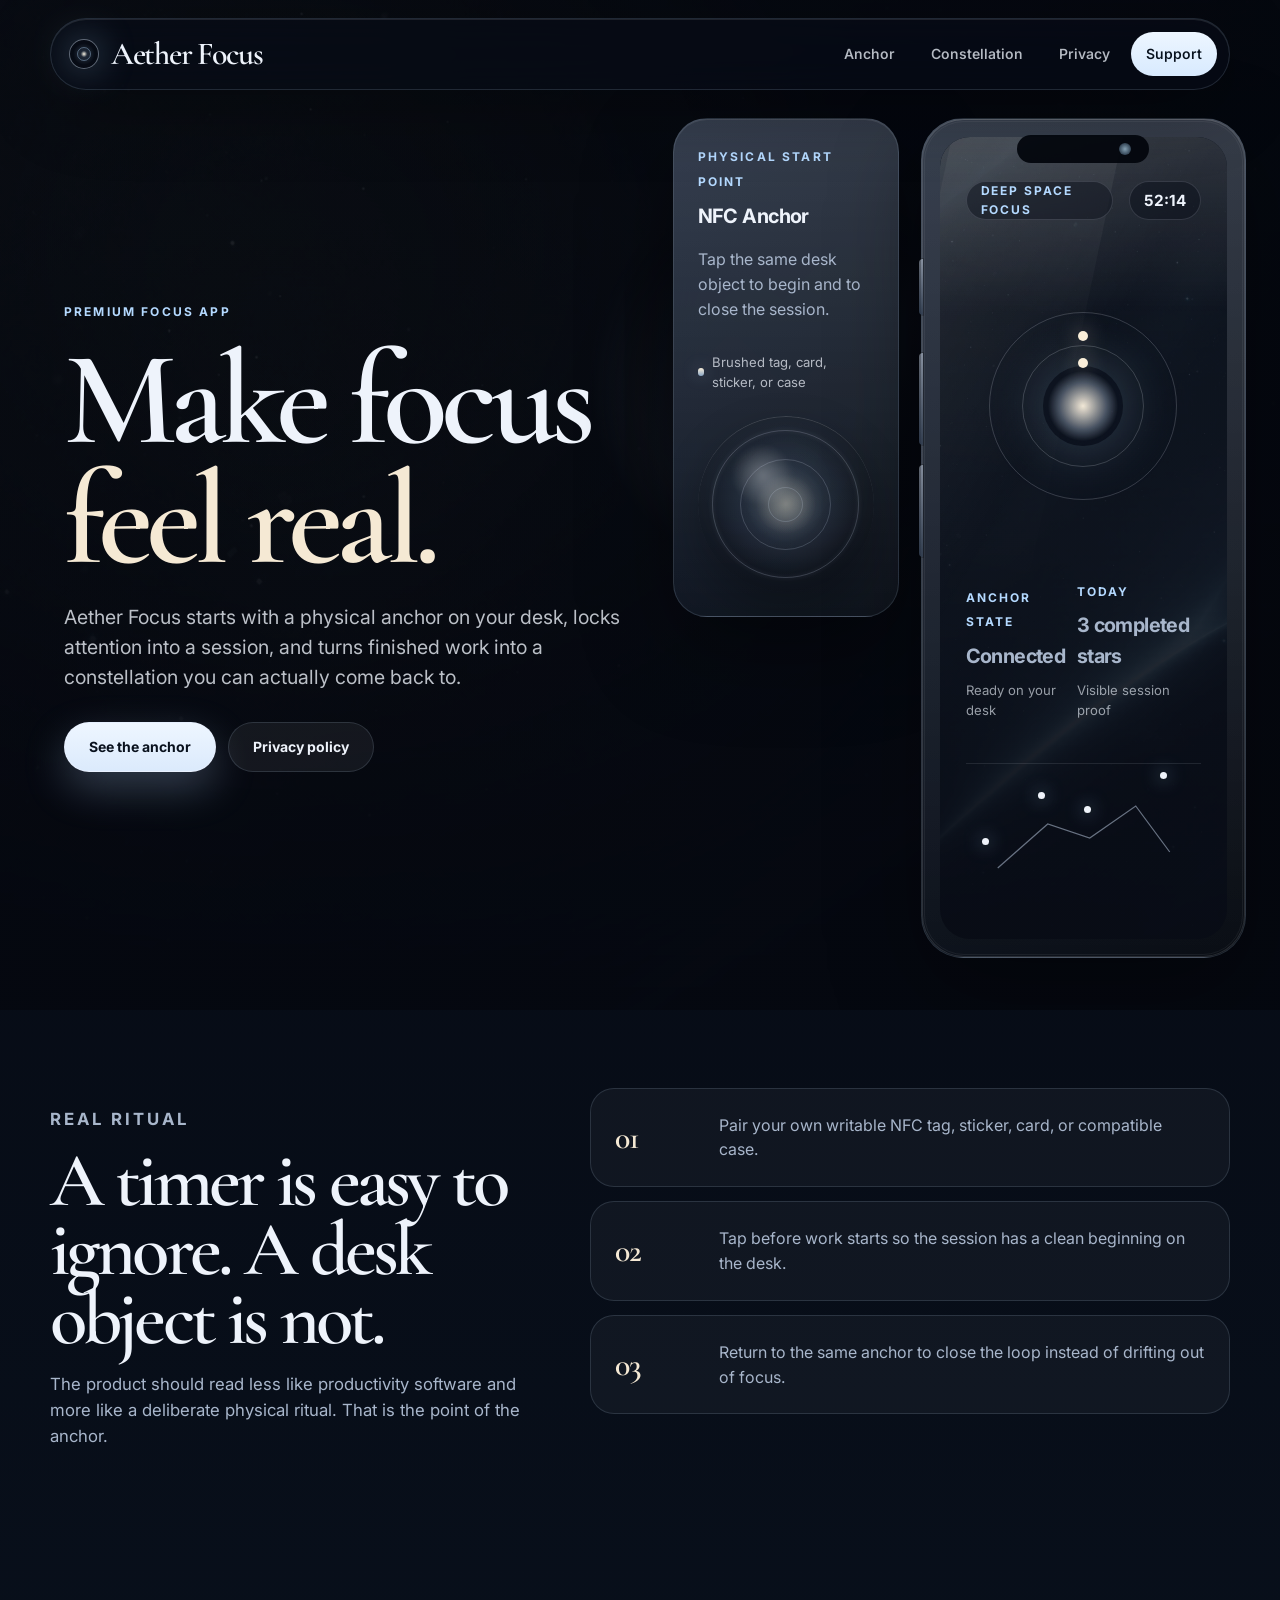
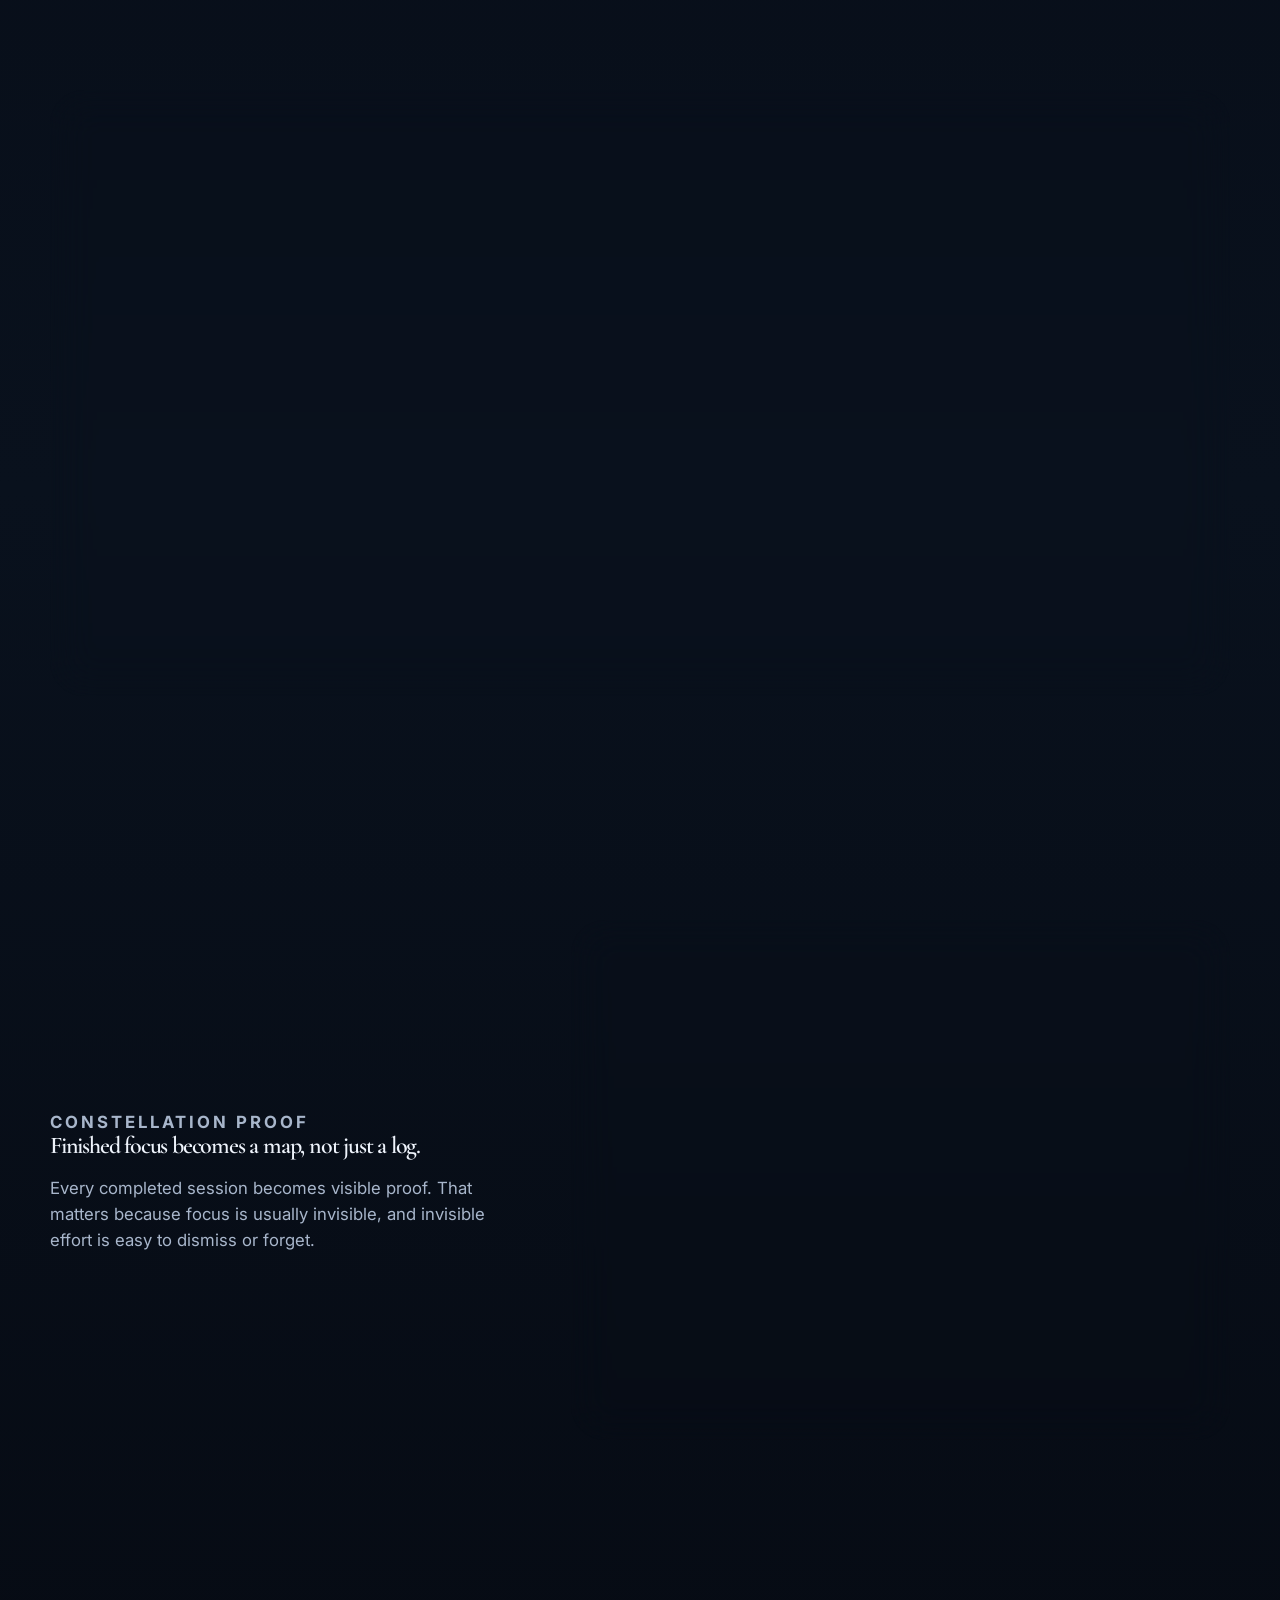
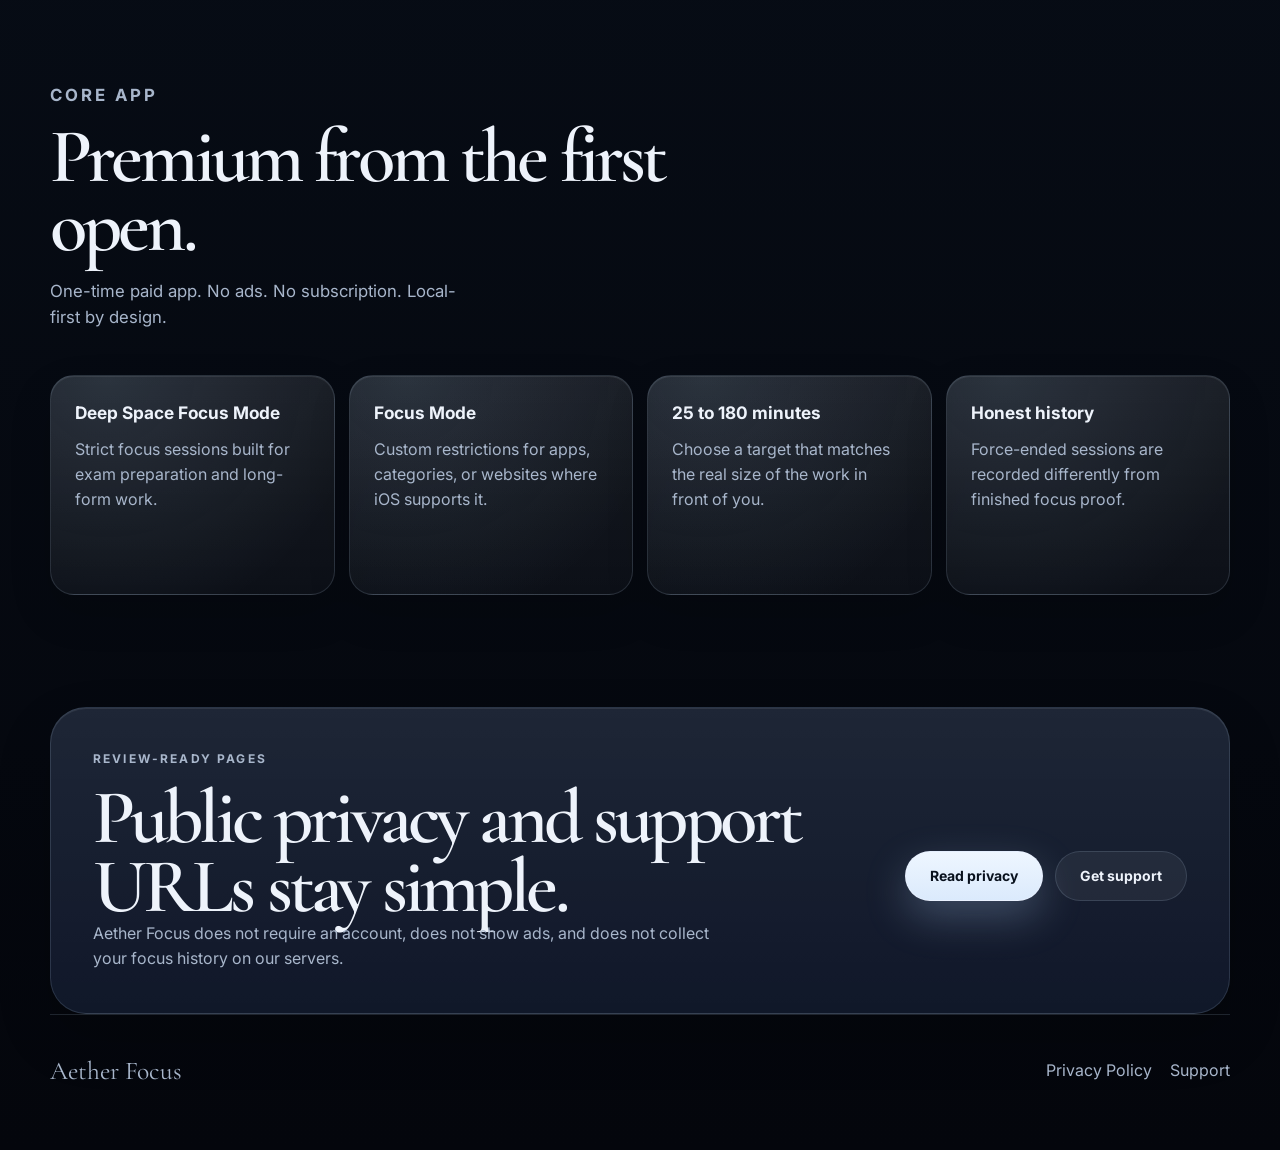
==== commit 003a5478: "Make Aether Focus web surfaces feel more real" ====
--- a/index.html
+++ b/index.html
@@ -53,7 +53,12 @@
             <span class="panel-label">Physical start point</span>
             <strong>NFC Anchor</strong>
             <p>Tap the same desk object to begin and to close the session.</p>
+            <div class="material-note">
+              <span class="material-dot"></span>
+              Brushed tag, card, sticker, or case
+            </div>
             <div class="anchor-chip" aria-hidden="true">
+              <span class="anchor-chip-glow"></span>
               <span></span>
               <span></span>
               <span></span>
@@ -61,10 +66,14 @@
           </div>
 
           <div class="phone-frame glass-panel">
+            <div class="phone-side-button phone-side-button-top" aria-hidden="true"></div>
+            <div class="phone-side-button phone-side-button-mid" aria-hidden="true"></div>
+            <div class="phone-side-button phone-side-button-low" aria-hidden="true"></div>
             <div class="phone-camera" aria-hidden="true">
               <span></span>
             </div>
             <div class="phone-screen">
+              <div class="screen-reflection" aria-hidden="true"></div>
               <div class="screen-header">
                 <span class="screen-pill">Deep Space Focus</span>
                 <span class="screen-time">52:14</span>
@@ -78,10 +87,12 @@
                 <div>
                   <span class="meta-label">Anchor state</span>
                   <strong>Connected</strong>
+                  <p class="meta-copy">Ready on your desk</p>
                 </div>
                 <div>
                   <span class="meta-label">Today</span>
                   <strong>3 completed stars</strong>
+                  <p class="meta-copy">Visible session proof</p>
                 </div>
               </div>
               <div class="screen-constellation" aria-hidden="true">
@@ -138,12 +149,23 @@
               <li>No account or cloud setup required to use the ritual.</li>
               <li>Fits both exam prep sessions and daily focused work blocks.</li>
             </ul>
+            <div class="anchor-specs">
+              <div>
+                <span class="meta-label">Desk feel</span>
+                <strong>Small physical threshold</strong>
+              </div>
+              <div>
+                <span class="meta-label">Session close</span>
+                <strong>Return to the same object</strong>
+              </div>
+            </div>
           </div>
           <div class="anchor-sculpture" aria-hidden="true">
             <div class="anchor-disc anchor-disc-large"></div>
             <div class="anchor-disc anchor-disc-mid"></div>
             <div class="anchor-disc anchor-disc-small"></div>
             <div class="anchor-pulse"></div>
+            <div class="anchor-core-shadow"></div>
           </div>
         </div>
       </section>
--- a/styles-v2.css
+++ b/styles-v2.css
@@ -310,6 +310,9 @@
   min-height: 270px;
   padding: 24px;
   animation: fadeUp 0.95s 0.64s cubic-bezier(0.16, 1, 0.3, 1) both;
+  background:
+    linear-gradient(180deg, rgba(255, 255, 255, 0.16), rgba(255, 255, 255, 0.03)),
+    linear-gradient(135deg, rgba(17, 29, 49, 0.92), rgba(8, 14, 23, 0.78));
 }
 
 .focus-object-card strong,
@@ -330,6 +333,23 @@
   color: var(--muted);
 }
 
+.material-note {
+  display: inline-flex;
+  align-items: center;
+  gap: 8px;
+  margin-top: 14px;
+  color: rgba(238, 243, 251, 0.72);
+  font-size: 0.82rem;
+}
+
+.material-dot {
+  width: 8px;
+  height: 8px;
+  border-radius: 999px;
+  background: linear-gradient(180deg, rgba(255, 243, 221, 0.98), rgba(180, 217, 255, 0.7));
+  box-shadow: 0 0 16px rgba(180, 217, 255, 0.36);
+}
+
 .anchor-chip {
   position: relative;
   aspect-ratio: 1;
@@ -340,6 +360,20 @@
   background:
     radial-gradient(circle at 50% 50%, rgba(244, 225, 194, 0.26), transparent 24%),
     radial-gradient(circle at 50% 50%, rgba(170, 214, 255, 0.18), transparent 58%);
+  box-shadow:
+    inset 0 1px 0 rgba(255, 255, 255, 0.14),
+    inset 0 -18px 40px rgba(0, 0, 0, 0.24),
+    0 18px 44px rgba(0, 0, 0, 0.24);
+}
+
+.anchor-chip-glow {
+  position: absolute;
+  inset: 12%;
+  border-radius: 999px;
+  background:
+    radial-gradient(circle at 34% 30%, rgba(255, 255, 255, 0.3), transparent 22%),
+    radial-gradient(circle at 50% 50%, rgba(255, 245, 226, 0.18), transparent 38%);
+  filter: blur(2px);
 }
 
 .anchor-chip span {
@@ -363,6 +397,9 @@
   padding: 18px;
   border-radius: 42px;
   animation: fadeUp 1.05s 0.76s cubic-bezier(0.16, 1, 0.3, 1) both;
+  background:
+    linear-gradient(180deg, rgba(255, 255, 255, 0.16), rgba(255, 255, 255, 0.02)),
+    linear-gradient(135deg, rgba(19, 29, 47, 0.96), rgba(5, 9, 16, 0.96));
 }
 
 .phone-frame::before {
@@ -371,6 +408,40 @@
   border-radius: inherit;
   box-shadow: inset 0 0 0 1px rgba(255, 255, 255, 0.12);
   content: "";
+}
+
+.phone-frame::after {
+  position: absolute;
+  inset: 2px;
+  border-radius: 40px;
+  border: 1px solid rgba(255, 255, 255, 0.06);
+  content: "";
+  pointer-events: none;
+}
+
+.phone-side-button {
+  position: absolute;
+  left: -3px;
+  z-index: 2;
+  width: 4px;
+  border-radius: 999px 0 0 999px;
+  background: linear-gradient(180deg, rgba(225, 236, 255, 0.42), rgba(48, 60, 78, 0.9));
+  box-shadow: 0 0 0 1px rgba(0, 0, 0, 0.22);
+}
+
+.phone-side-button-top {
+  top: 140px;
+  height: 56px;
+}
+
+.phone-side-button-mid {
+  top: 234px;
+  height: 92px;
+}
+
+.phone-side-button-low {
+  top: 346px;
+  height: 92px;
 }
 
 .phone-camera {
@@ -414,6 +485,17 @@
     linear-gradient(180deg, rgba(255, 255, 255, 0.14), transparent 22%),
     linear-gradient(120deg, rgba(255, 255, 255, 0.08), transparent 38%);
   content: "";
+  pointer-events: none;
+}
+
+.screen-reflection {
+  position: absolute;
+  inset: -20% auto auto -16%;
+  width: 58%;
+  height: 110%;
+  transform: rotate(12deg);
+  background: linear-gradient(180deg, rgba(255, 255, 255, 0.16), rgba(255, 255, 255, 0.02) 38%, transparent 72%);
+  opacity: 0.62;
   pointer-events: none;
 }
 
@@ -511,6 +593,12 @@
   min-width: 0;
 }
 
+.meta-copy {
+  margin: 8px 0 0;
+  color: rgba(238, 243, 251, 0.62);
+  font-size: 0.82rem;
+}
+
 .screen-constellation {
   position: relative;
   z-index: 2;
@@ -624,6 +712,9 @@
   gap: 44px;
   align-items: center;
   padding: 48px;
+  background:
+    linear-gradient(180deg, rgba(255, 255, 255, 0.1), rgba(255, 255, 255, 0.02)),
+    linear-gradient(135deg, rgba(14, 23, 40, 0.94), rgba(7, 11, 18, 0.92));
 }
 
 .anchor-stage-copy h2 {
@@ -638,6 +729,27 @@
 
 .fact-list li + li {
   margin-top: 10px;
+}
+
+.anchor-specs {
+  display: grid;
+  grid-template-columns: repeat(2, minmax(0, 1fr));
+  gap: 12px;
+  margin-top: 26px;
+}
+
+.anchor-specs div {
+  padding: 16px 18px;
+  border: 1px solid rgba(197, 223, 255, 0.12);
+  border-radius: 18px;
+  background: rgba(255, 255, 255, 0.04);
+}
+
+.anchor-specs strong {
+  display: block;
+  margin-top: 8px;
+  font-size: 0.98rem;
+  letter-spacing: -0.02em;
 }
 
 .anchor-sculpture {
@@ -686,6 +798,18 @@
   animation: breathe 4.2s ease-in-out infinite;
 }
 
+.anchor-core-shadow {
+  position: absolute;
+  left: 50%;
+  bottom: 48px;
+  width: 38%;
+  height: 36px;
+  transform: translateX(-50%);
+  border-radius: 999px;
+  background: radial-gradient(circle at 50% 50%, rgba(0, 0, 0, 0.42), transparent 72%);
+  filter: blur(8px);
+}
+
 .constellation-section {
   display: grid;
   grid-template-columns: minmax(0, 0.84fr) minmax(0, 1.16fr);
@@ -698,6 +822,9 @@
   min-height: 520px;
   overflow: hidden;
   padding: 32px;
+  background:
+    linear-gradient(180deg, rgba(255, 255, 255, 0.08), rgba(255, 255, 255, 0.02)),
+    linear-gradient(135deg, rgba(10, 18, 31, 0.94), rgba(6, 10, 18, 0.94));
 }
 
 .constellation-stage::before {
@@ -756,7 +883,10 @@
   padding: 24px;
   background:
     radial-gradient(circle at 20% 0%, rgba(177, 214, 250, 0.12), transparent 16rem),
-    rgba(255, 255, 255, 0.04);
+    linear-gradient(180deg, rgba(255, 255, 255, 0.08), rgba(255, 255, 255, 0.03));
+  box-shadow:
+    inset 0 1px 0 rgba(255, 255, 255, 0.08),
+    0 18px 42px rgba(0, 0, 0, 0.16);
 }
 
 .capability-grid h3,
@@ -774,8 +904,11 @@
   border: 1px solid var(--line);
   border-radius: calc(var(--radius-lg) + 2px);
   background:
-    linear-gradient(180deg, rgba(255, 255, 255, 0.06), rgba(255, 255, 255, 0.02)),
+    linear-gradient(180deg, rgba(255, 255, 255, 0.08), rgba(255, 255, 255, 0.02)),
     var(--surface-strong);
+  box-shadow:
+    inset 0 1px 0 rgba(255, 255, 255, 0.08),
+    0 24px 54px rgba(0, 0, 0, 0.18);
 }
 
 .review-strip p {
@@ -1005,6 +1138,10 @@
     grid-template-columns: 1fr;
   }
 
+  .anchor-specs {
+    grid-template-columns: 1fr;
+  }
+
   .review-strip,
   .site-footer {
     flex-direction: column;
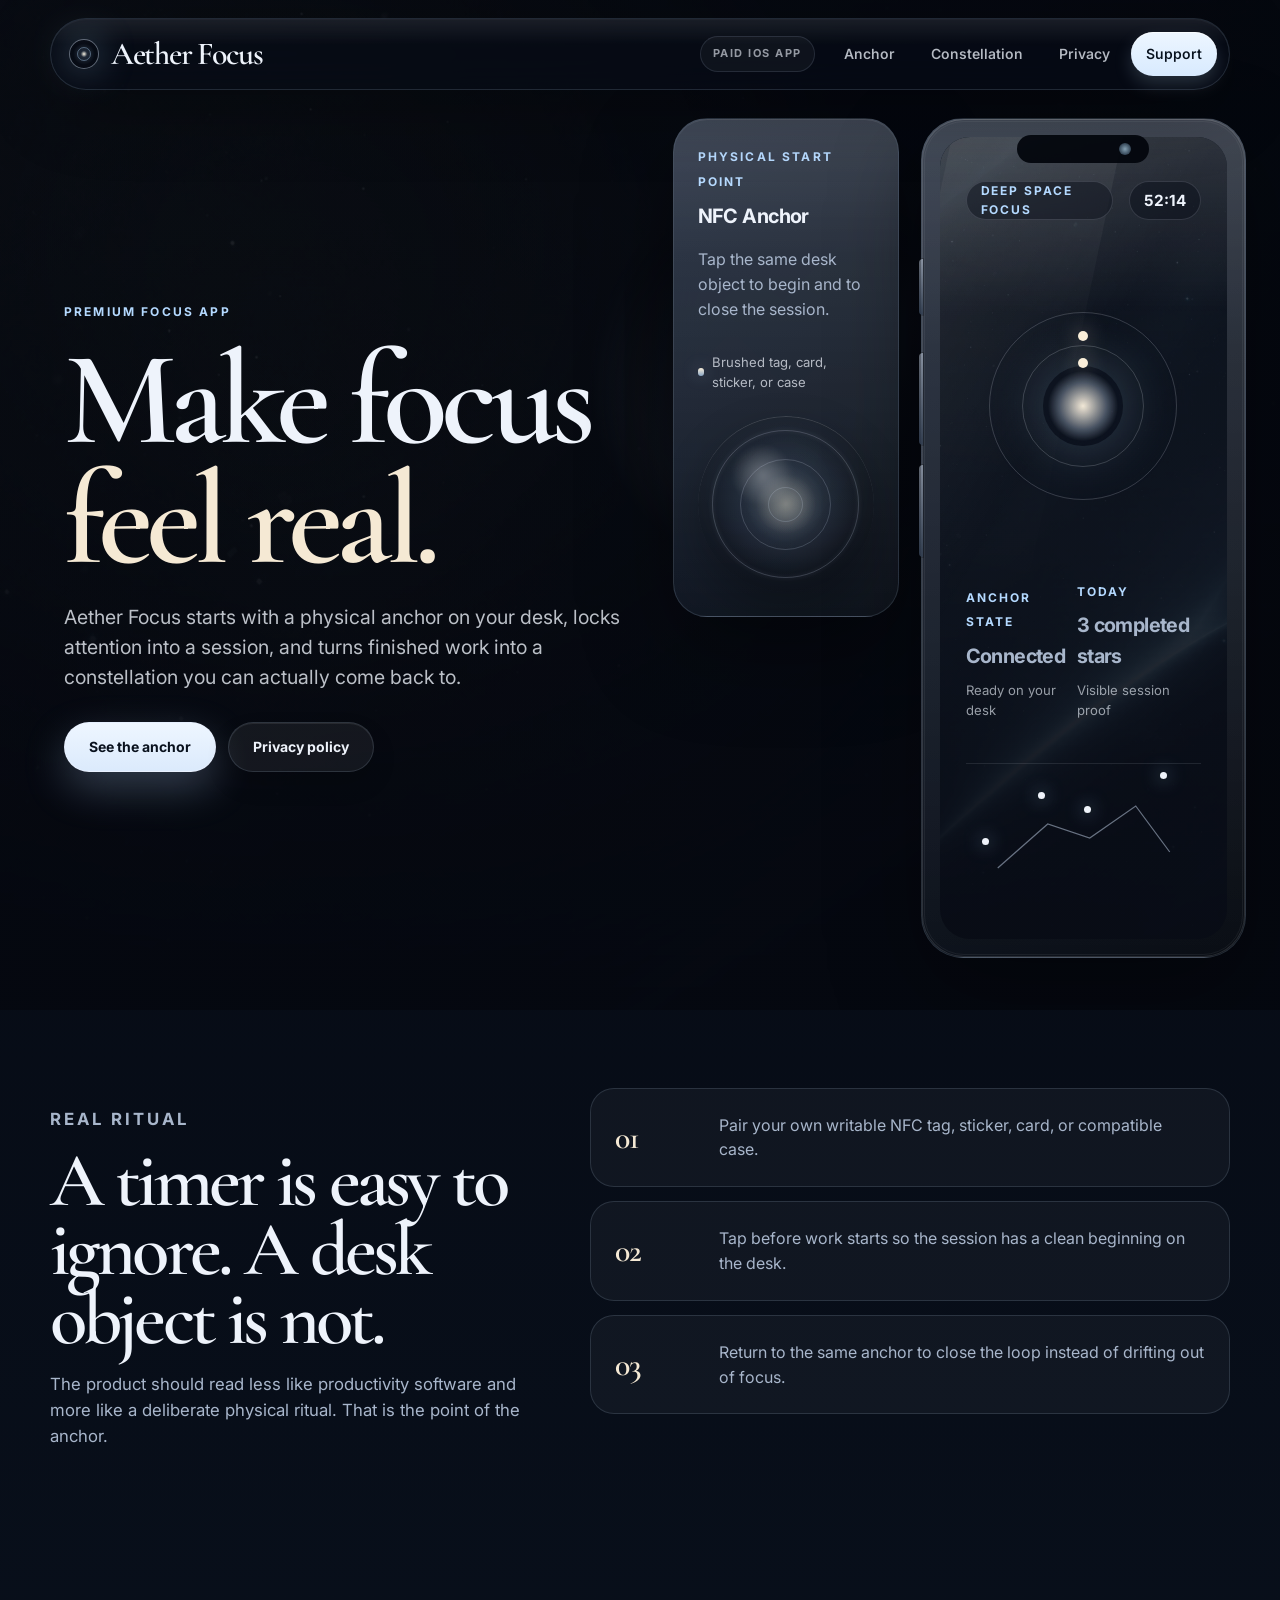
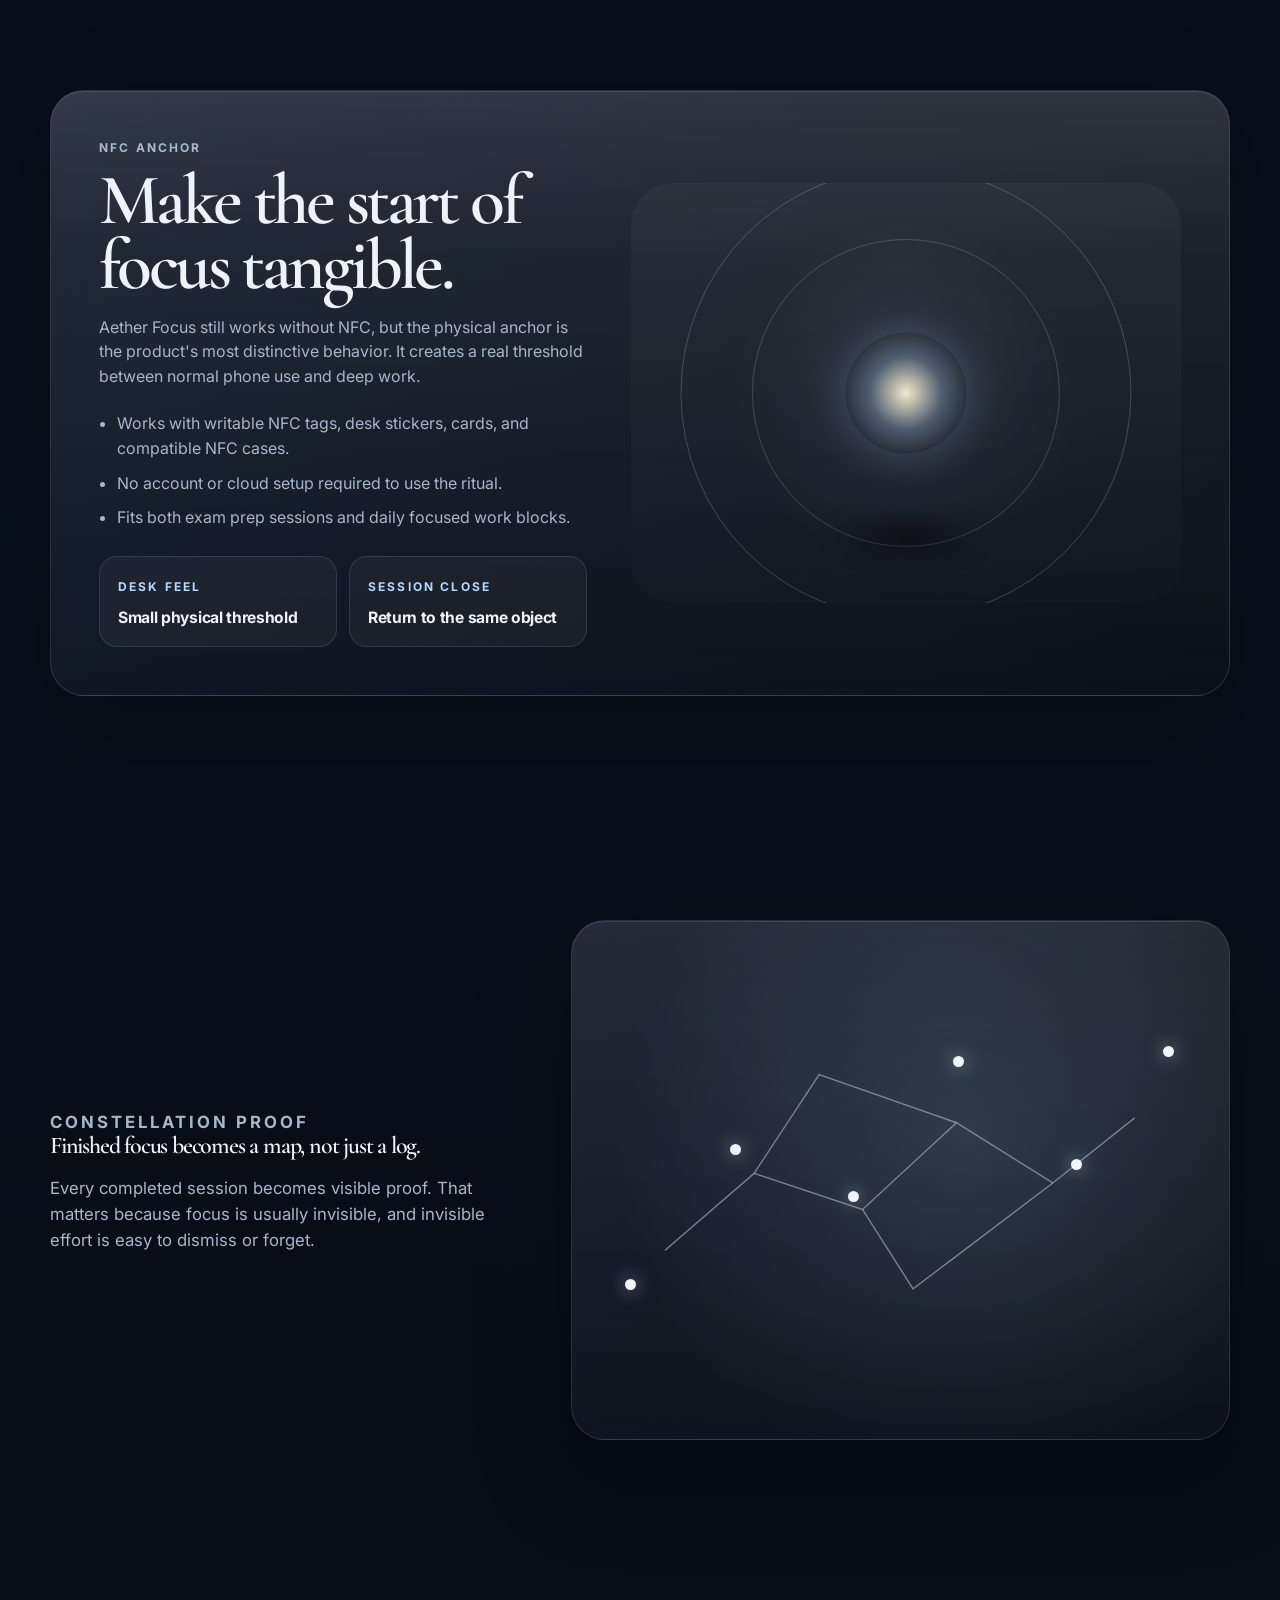
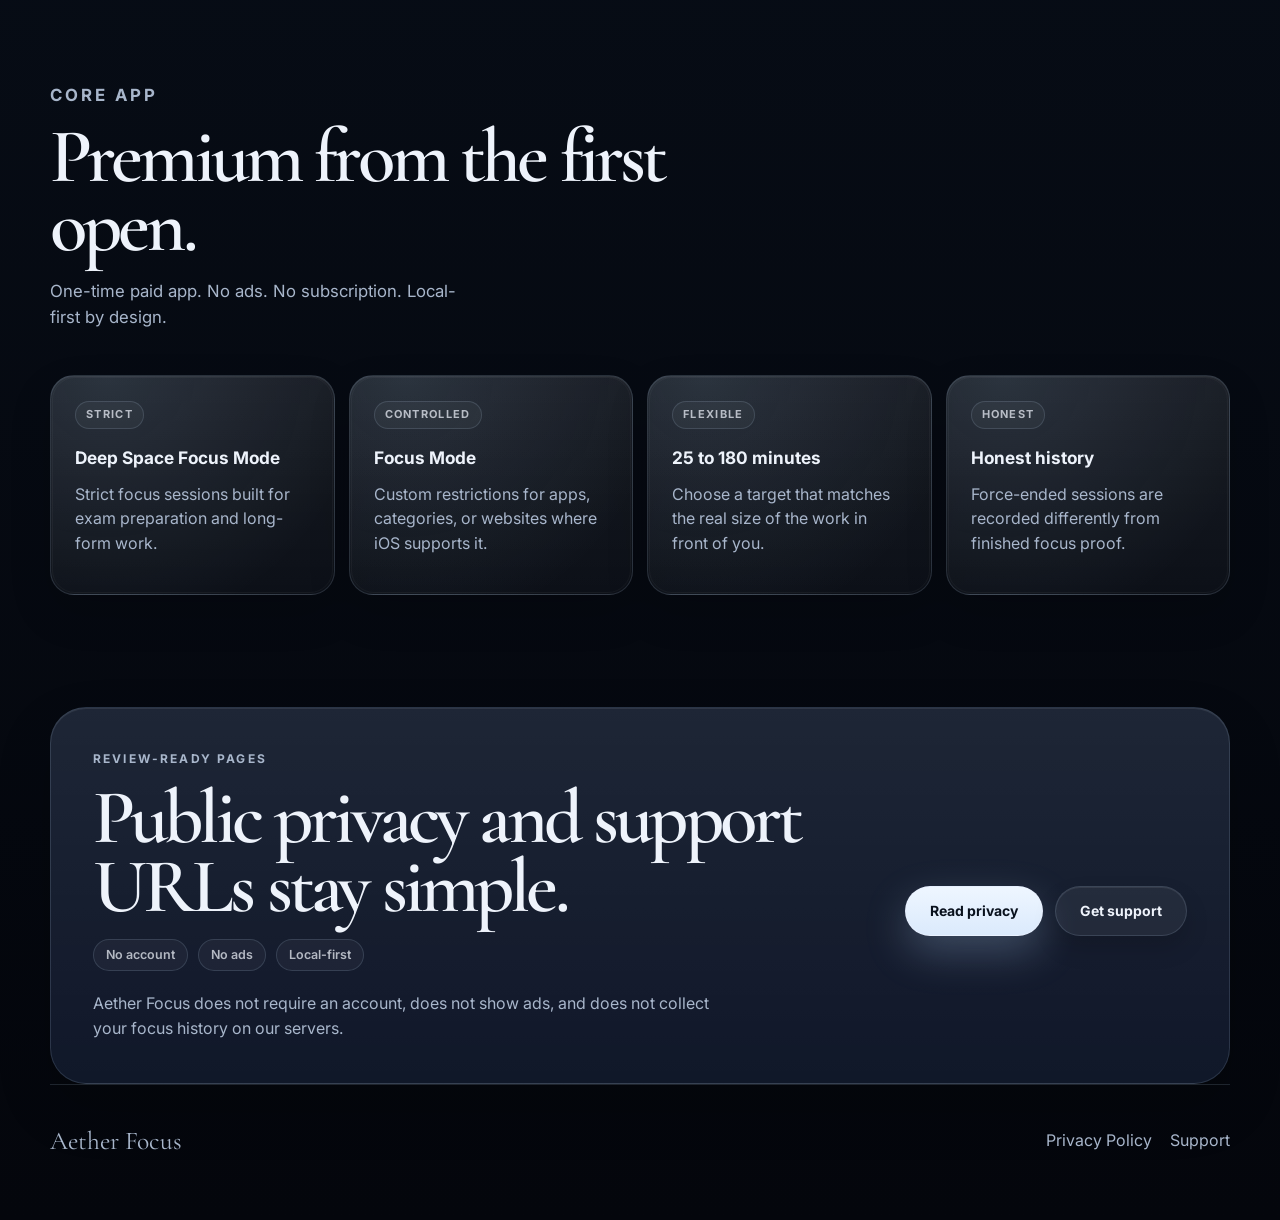
==== commit 7d449408: "Make Aether Focus web UI feel more physical" ====
--- a/index.html
+++ b/index.html
@@ -19,6 +19,7 @@
         <span class="brand-wordmark">Aether Focus</span>
       </a>
       <div class="nav-links">
+        <span class="nav-status">Paid iOS app</span>
         <a href="#anchor">Anchor</a>
         <a href="#constellation">Constellation</a>
         <a href="privacy.html">Privacy</a>
@@ -204,18 +205,22 @@
         </div>
         <div class="capability-grid">
           <article>
+            <span class="card-chip">Strict</span>
             <h3>Deep Space Focus Mode</h3>
             <p>Strict focus sessions built for exam preparation and long-form work.</p>
           </article>
           <article>
+            <span class="card-chip">Controlled</span>
             <h3>Focus Mode</h3>
             <p>Custom restrictions for apps, categories, or websites where iOS supports it.</p>
           </article>
           <article>
+            <span class="card-chip">Flexible</span>
             <h3>25 to 180 minutes</h3>
             <p>Choose a target that matches the real size of the work in front of you.</p>
           </article>
           <article>
+            <span class="card-chip">Honest</span>
             <h3>Honest history</h3>
             <p>Force-ended sessions are recorded differently from finished focus proof.</p>
           </article>
@@ -226,6 +231,11 @@
         <div>
           <p class="eyebrow">Review-ready pages</p>
           <h2>Public privacy and support URLs stay simple.</h2>
+          <div class="trust-pills">
+            <span>No account</span>
+            <span>No ads</span>
+            <span>Local-first</span>
+          </div>
           <p>
             Aether Focus does not require an account, does not show ads, and does not collect your
             focus history on our servers.
--- a/styles-v2.css
+++ b/styles-v2.css
@@ -82,6 +82,15 @@
   -webkit-backdrop-filter: blur(22px);
 }
 
+.site-nav::before {
+  position: absolute;
+  inset: 1px;
+  border-radius: inherit;
+  background: linear-gradient(180deg, rgba(255, 255, 255, 0.08), transparent 36%);
+  content: "";
+  pointer-events: none;
+}
+
 .brand {
   display: inline-flex;
   align-items: center;
@@ -120,6 +129,8 @@
   display: flex;
   align-items: center;
   gap: 6px;
+  position: relative;
+  z-index: 1;
 }
 
 .nav-links a {
@@ -132,18 +143,38 @@
   font-size: 14px;
   font-weight: 560;
   text-decoration: none;
-  transition: transform 180ms ease, color 180ms ease, background 180ms ease;
+  transition: transform 180ms ease, color 180ms ease, background 180ms ease, box-shadow 180ms ease;
 }
 
 .nav-links a:hover {
   color: var(--ink);
   background: rgba(255, 255, 255, 0.08);
   transform: translateY(-1px);
+  box-shadow: inset 0 1px 0 rgba(255, 255, 255, 0.08);
 }
 
 .nav-links .nav-cta {
   color: #07111d;
   background: linear-gradient(180deg, #edf6ff 0%, #d8eafe 100%);
+  box-shadow:
+    inset 0 1px 0 rgba(255, 255, 255, 0.65),
+    0 8px 18px rgba(190, 221, 251, 0.18);
+}
+
+.nav-status {
+  display: inline-flex;
+  align-items: center;
+  min-height: 36px;
+  padding: 0 12px;
+  margin-right: 8px;
+  border: 1px solid rgba(197, 223, 255, 0.12);
+  border-radius: 999px;
+  color: rgba(238, 243, 251, 0.6);
+  font-size: 11px;
+  font-weight: 700;
+  letter-spacing: 0.14em;
+  text-transform: uppercase;
+  background: rgba(255, 255, 255, 0.04);
 }
 
 .hero {
@@ -265,6 +296,7 @@
   font-weight: 700;
   text-decoration: none;
   transition: transform 180ms ease, box-shadow 180ms ease, background 180ms ease, color 180ms ease;
+  box-shadow: inset 0 1px 0 rgba(255, 255, 255, 0.06);
 }
 
 .button:hover {
@@ -272,7 +304,7 @@
 }
 
 .button:active {
-  transform: scale(0.985);
+  transform: translateY(1px) scale(0.985);
 }
 
 .button.primary {
@@ -285,6 +317,9 @@
 .button.secondary {
   color: var(--ink);
   background: rgba(255, 255, 255, 0.06);
+  box-shadow:
+    inset 0 1px 0 rgba(255, 255, 255, 0.08),
+    0 12px 24px rgba(0, 0, 0, 0.14);
 }
 
 .glass-panel {
@@ -298,6 +333,15 @@
   -webkit-backdrop-filter: blur(22px);
 }
 
+.glass-panel::before {
+  position: absolute;
+  inset: 0;
+  border-radius: inherit;
+  background: linear-gradient(180deg, rgba(255, 255, 255, 0.06), transparent 28%);
+  content: "";
+  pointer-events: none;
+}
+
 .device-stage {
   display: grid;
   grid-template-columns: minmax(0, 0.68fr) minmax(0, 0.98fr);
@@ -306,6 +350,7 @@
 }
 
 .focus-object-card {
+  position: relative;
   align-self: start;
   min-height: 270px;
   padding: 24px;
@@ -707,6 +752,7 @@
 }
 
 .anchor-stage {
+  position: relative;
   display: grid;
   grid-template-columns: minmax(0, 0.94fr) minmax(0, 1.06fr);
   gap: 44px;
@@ -879,6 +925,7 @@
 }
 
 .capability-grid article {
+  position: relative;
   min-height: 220px;
   padding: 24px;
   background:
@@ -889,13 +936,39 @@
     0 18px 42px rgba(0, 0, 0, 0.16);
 }
 
+.capability-grid article::after {
+  position: absolute;
+  inset: 1px;
+  border-radius: calc(var(--radius-md) - 1px);
+  border: 1px solid rgba(255, 255, 255, 0.04);
+  content: "";
+  pointer-events: none;
+}
+
 .capability-grid h3,
 .legal-card h3 {
   margin: 0 0 10px;
   font-size: 1.08rem;
 }
 
+.card-chip {
+  display: inline-flex;
+  align-items: center;
+  min-height: 28px;
+  padding: 0 10px;
+  margin-bottom: 16px;
+  border: 1px solid rgba(197, 223, 255, 0.14);
+  border-radius: 999px;
+  color: rgba(238, 243, 251, 0.72);
+  font-size: 11px;
+  font-weight: 700;
+  letter-spacing: 0.12em;
+  text-transform: uppercase;
+  background: rgba(255, 255, 255, 0.04);
+}
+
 .review-strip {
+  position: relative;
   display: flex;
   align-items: center;
   justify-content: space-between;
@@ -915,6 +988,26 @@
   max-width: 640px;
 }
 
+.trust-pills {
+  display: flex;
+  flex-wrap: wrap;
+  gap: 10px;
+  margin: 18px 0 20px;
+}
+
+.trust-pills span {
+  display: inline-flex;
+  align-items: center;
+  min-height: 32px;
+  padding: 0 12px;
+  border: 1px solid rgba(197, 223, 255, 0.14);
+  border-radius: 999px;
+  color: rgba(238, 243, 251, 0.72);
+  font-size: 0.78rem;
+  font-weight: 600;
+  background: rgba(255, 255, 255, 0.04);
+}
+
 .site-footer {
   position: relative;
   z-index: 2;
@@ -975,8 +1068,18 @@
 }
 
 .legal-card {
+  position: relative;
   padding: 28px;
   background: rgba(255, 255, 255, 0.045);
+}
+
+.legal-card::after {
+  position: absolute;
+  inset: 1px;
+  border-radius: calc(var(--radius-md) - 1px);
+  border: 1px solid rgba(255, 255, 255, 0.04);
+  content: "";
+  pointer-events: none;
 }
 
 .legal-card h2 {
@@ -1091,6 +1194,10 @@
     display: none;
   }
 
+  .nav-status {
+    display: none;
+  }
+
   .hero {
     min-height: auto;
     padding: 108px 18px 56px;
